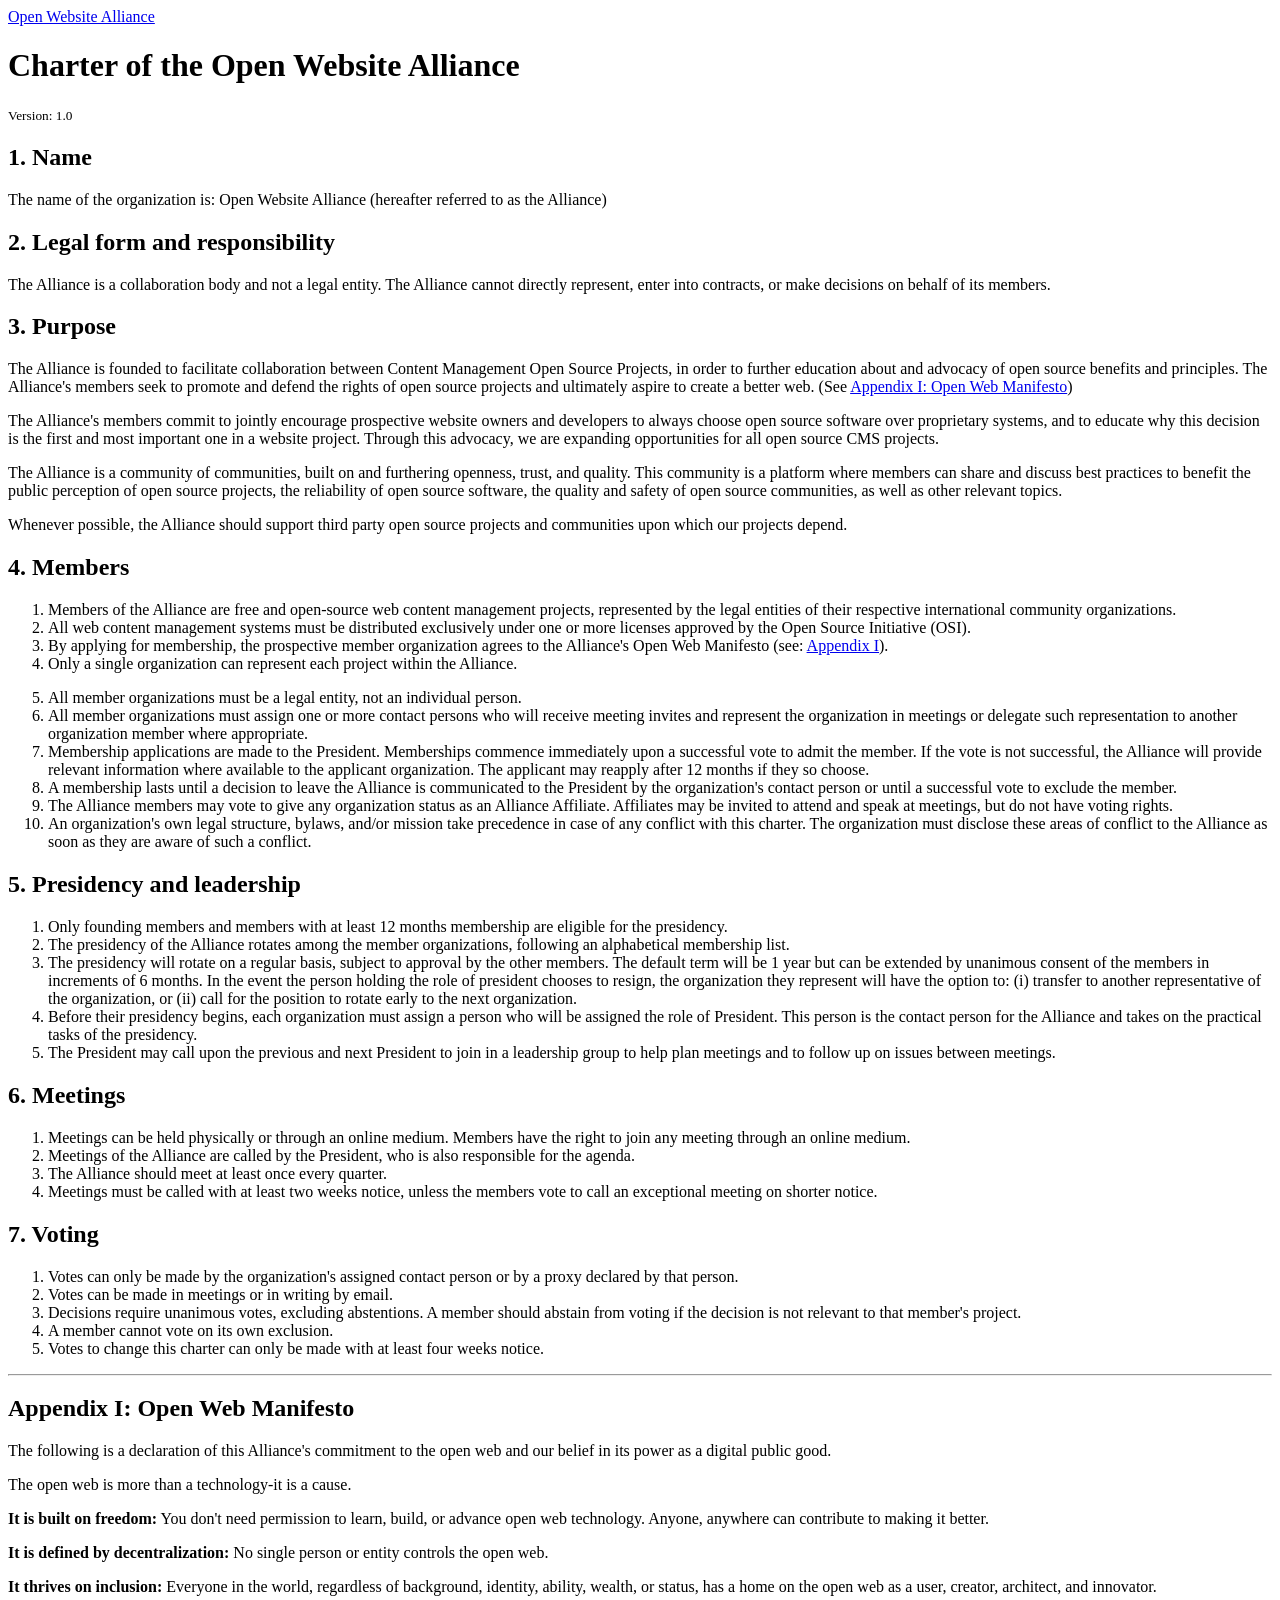
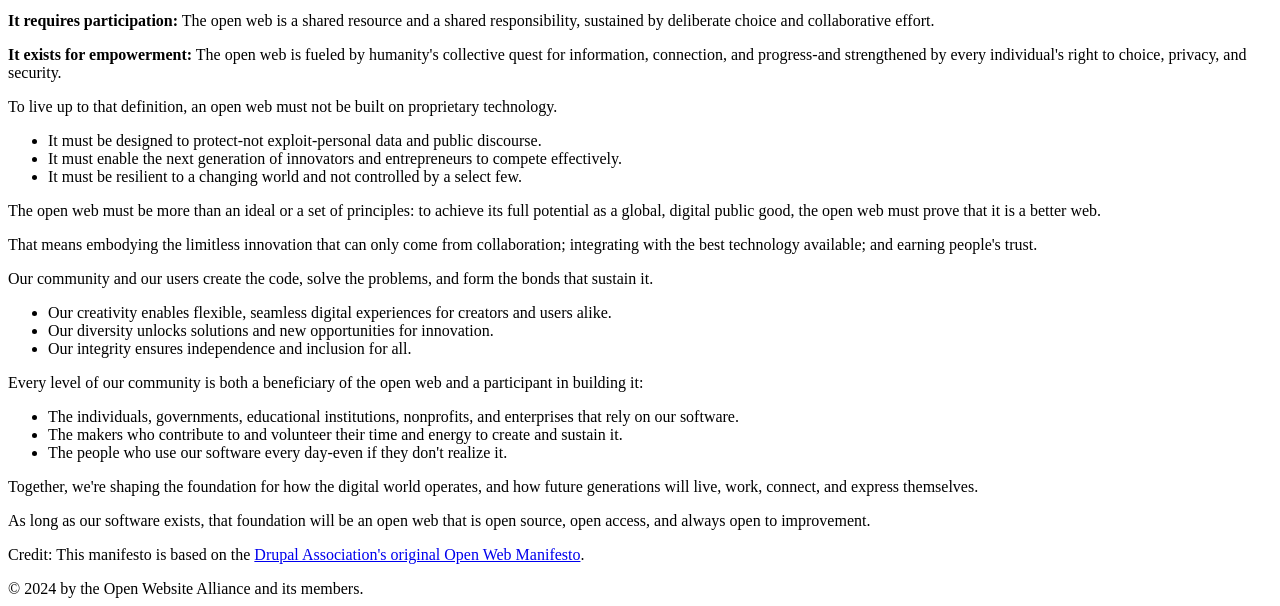
==== charter.html @ a17870a8 "Initial commit" ====
<!doctype html>
<html lang="en">
<head>
    <meta charset="utf-8">
    <meta name="viewport" content="width=device-width, initial-scale=1">
    <meta name="description" content="The charter of the Open Website Alliance.">
    <meta name="author" content="Mark Otto, Jacob Thornton, and Bootstrap contributors">

    <title>Open Website Alliance — Charter</title>

    <link href="css/bootstrap.min.css" rel="stylesheet">

</head>
<body>

<main>
    <div class="container py-4">
        <header class="pb-3 mb-4 border-bottom">
            <a href="/" class="d-flex align-items-center text-dark text-decoration-none">
                <span class="fs-4">Open Website Alliance</span>
            </a>
        </header>

        <div class="p-5 mb-4">
            <h1>Charter of the Open Website Alliance</h1>
            <p><small>Version: 1.0</small></p>
            <h2>1. Name</h2>
            <p>The name of the organization is: Open Website Alliance (hereafter referred to as the Alliance)</p>
            <h2>2. Legal form and responsibility</h2>
            <p>The Alliance is a collaboration body and not a legal entity. The Alliance cannot directly represent, enter into contracts, or make decisions on behalf of its members.</p>
            <h2>3. Purpose</h2>
            <p>The Alliance is founded to facilitate collaboration between Content Management Open Source Projects, in order to further education about and advocacy of open source benefits and principles. The Alliance's members seek to promote and defend the rights of open source projects and ultimately aspire to create a better web. (See <a href="#open-web-manifesto">Appendix I: Open Web Manifesto</a>)</p>
            <p>The Alliance's members commit to jointly encourage prospective website owners and developers to always choose open source software over proprietary systems, and to educate why this decision is the first and most important one in a website project. Through this advocacy, we are expanding opportunities for all open source CMS projects.</p>
            <p>The Alliance is a community of communities, built on and furthering openness, trust, and quality. This community is a platform where members can share and discuss best practices to benefit the public perception of open source projects, the reliability of open source software, the quality and safety of open source communities, as well as other relevant topics.</p>
            <p>Whenever possible, the Alliance should support third party open source projects and communities upon which our projects depend.</p>
            <h2>4. Members</h2>
            <ol start="1">
                <li>Members of the Alliance are free and open-source web content management projects, represented by the legal entities of their respective international community organizations.<br></li>
                <li>All web content management systems must be distributed exclusively under one or more licenses approved by the Open Source Initiative (OSI).<br></li>
                <li>By applying for membership, the prospective member organization agrees to the Alliance's Open Web Manifesto (see: <a href="#open-web-manifesto">Appendix I</a>).<br></li>
                <li>Only a single organization can represent each project within the Alliance.</li>
            </ol>
            <ol start="5">
                <li>All member organizations must be a legal entity, not an individual person.<br></li>
                <li>All member organizations must assign one or more contact persons who will receive meeting invites and represent the organization in meetings or delegate such representation to another organization member where appropriate.<br></li>
                <li>Membership applications are made to the President. Memberships commence immediately upon a successful vote to admit the member. If the vote is not successful, the Alliance will provide relevant information where available to the applicant organization. The applicant may reapply after 12 months if they so choose.<br></li>
                <li>A membership lasts until a decision to leave the Alliance is communicated to the President by the organization's contact person or until a successful vote to exclude the member.<br></li>
                <li>The Alliance members may vote to give any organization status as an Alliance Affiliate. Affiliates may be invited to attend and speak at meetings, but do not have voting rights.</li>
                <li>An organization's own legal structure, bylaws, and/or mission take precedence in case of any conflict with this charter. The organization must disclose these areas of conflict to the Alliance as soon as they are aware of such a conflict.</li>
            </ol>
            <h2>5. Presidency and leadership</h2>
            <ol start="1">
                <li>Only founding members and members with at least 12 months membership are eligible for the presidency.<br></li>
                <li>The presidency of the Alliance rotates among the member organizations, following an alphabetical membership list.</li>
                <li>The presidency will rotate on a regular basis, subject to approval by the other members. The default term will be 1 year but can be extended by unanimous consent of the members in increments of 6 months. In the event the person holding the role of president chooses to resign, the organization they represent will have the option to: (i) transfer to another representative of the organization, or (ii) call for the position to rotate early to the next organization.</li>
                <li>Before their presidency begins, each organization must assign a person who will be assigned the role of President. This person is the contact person for the Alliance and takes on the practical tasks of the presidency.<br></li>
                <li>The President may call upon the previous and next President to join in a leadership group to help plan meetings and to follow up on issues between meetings.</li>
            </ol>
            <h2>6. Meetings</h2>
            <ol start="1">
                <li>Meetings can be held physically or through an online medium. Members have the right to join any meeting through an online medium.<br></li>
                <li>Meetings of the Alliance are called by the President, who is also responsible for the agenda.<br></li>
                <li>The Alliance should meet at least once every quarter.<br></li>
                <li>Meetings must be called with at least two weeks notice, unless the members vote to call an exceptional meeting on shorter notice.</li>
            </ol>
            <h2>7. Voting</h2>
            <ol start="1">
                <li>Votes can only be made by the organization's assigned contact person or by a proxy declared by that person.<br></li>
                <li>Votes can be made in meetings or in writing by email.<br></li>
                <li>Decisions require unanimous votes, excluding abstentions. A member should abstain from voting if the decision is not relevant to that member's project.<br></li>
                <li>A member cannot vote on its own exclusion.<br></li>
                <li>Votes to change this charter can only be made with at least four weeks notice.</li>
            </ol>
            <hr class="m-5">
            <h2 id="open-web-manifesto">Appendix I: Open Web Manifesto</h2>
            <p>The following is a declaration of this Alliance's commitment to the open web and our belief in its power as a digital public good.</p>
            <p>The open web is more than a technology-it is a cause.</p>
            <p><strong>It is built on freedom:</strong> You don't need permission to learn, build, or advance open web technology. Anyone, anywhere can contribute to making it better.</p>
            <p><strong>It is defined by decentralization:</strong> No single person or entity controls the open web.</p>
            <p><strong>It thrives on inclusion:</strong> Everyone in the world, regardless of background, identity, ability, wealth, or status, has a home on the open web as a user, creator, architect, and innovator.</p>
            <p><strong>It requires participation:</strong> The open web is a shared resource and a shared responsibility, sustained by deliberate choice and collaborative effort.</p>
            <p><strong>It exists for empowerment:</strong> The open web is fueled by humanity's collective quest for information, connection, and progress-and strengthened by every individual's right to choice, privacy, and security.</p>
            <p>To live up to that definition, an open web must not be built on proprietary technology.</p>
            <ul>
                <li>It must be designed to protect-not exploit-personal data and public discourse.<br></li>
                <li>It must enable the next generation of innovators and entrepreneurs to compete effectively.<br></li>
                <li>It must be resilient to a changing world and not controlled by a select few.</li>
            </ul>
            <p>The open web must be more than an ideal or a set of principles: to achieve its full potential as a global, digital public good, the open web must prove that it is a better web.</p>
            <p>That means embodying the limitless innovation that can only come from collaboration; integrating with the best technology available; and earning people's trust.</p>
            <p>Our community and our users create the code, solve the problems, and form the bonds that sustain it.</p>
            <ul>
                <li>Our creativity enables flexible, seamless digital experiences for creators and users alike.<br></li>
                <li>Our diversity unlocks solutions and new opportunities for innovation.<br></li>
                <li>Our integrity ensures independence and inclusion for all.</li>
            </ul>
            <p>Every level of our community is both a beneficiary of the open web and a participant in building it:</p>
            <ul>
                <li>The individuals, governments, educational institutions, nonprofits, and enterprises that rely on our software.<br></li>
                <li>The makers who contribute to and volunteer their time and energy to create and sustain it.<br></li>
                <li>The people who use our software every day-even if they don't realize it.</li>
            </ul>
            <p>Together, we're shaping the foundation for how the digital world operates, and how future generations will live, work, connect, and express themselves.</p>
            <p>As long as our software exists, that foundation will be an open web that is open source, open access, and always open to improvement.</p>
            <p>Credit: This manifesto is based on the <a href="https://www.drupal.org/association/open-web-manifesto" target="_blank">Drupal Association's original Open Web Manifesto</a>.</p>
        </div>

        <footer class="pt-3 mt-4 text-muted border-top">
            &copy; 2024 by the Open Website Alliance and its members.
        </footer>
    </div>
</main>



</body>
</html>
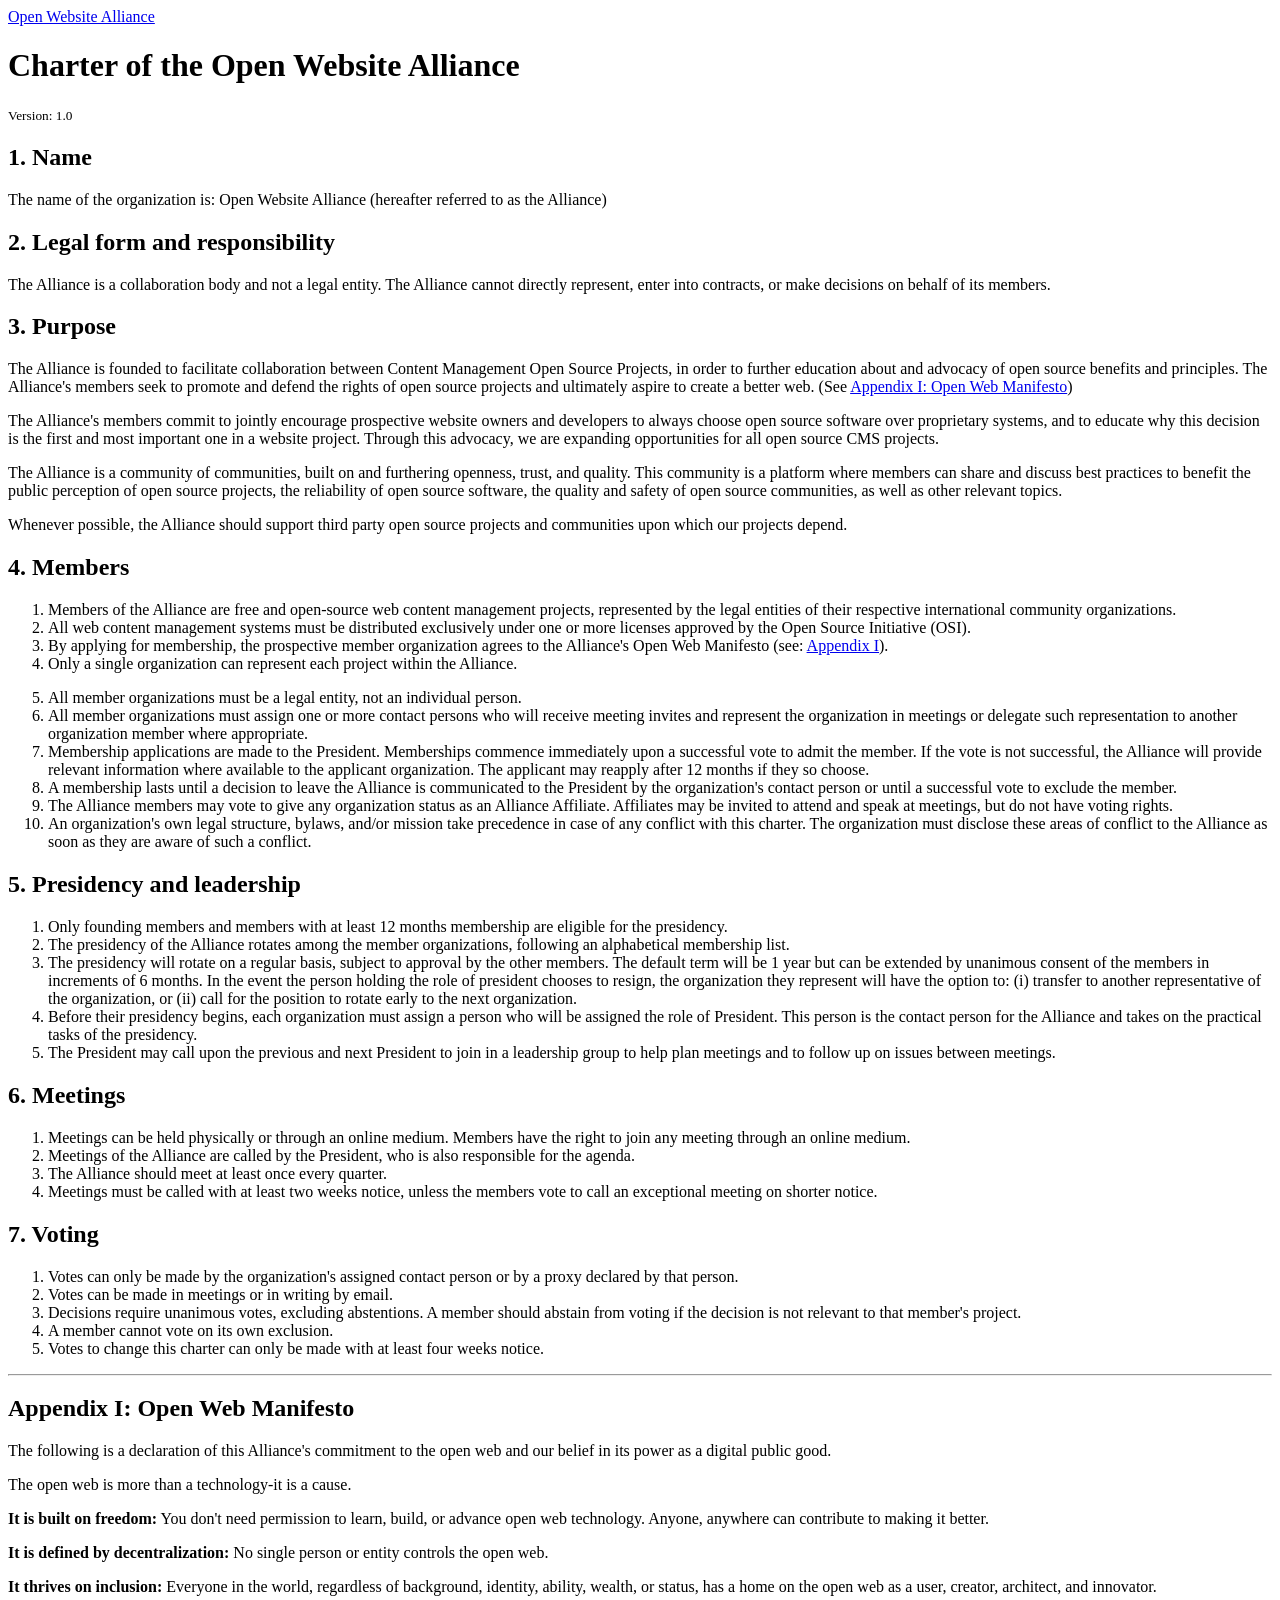
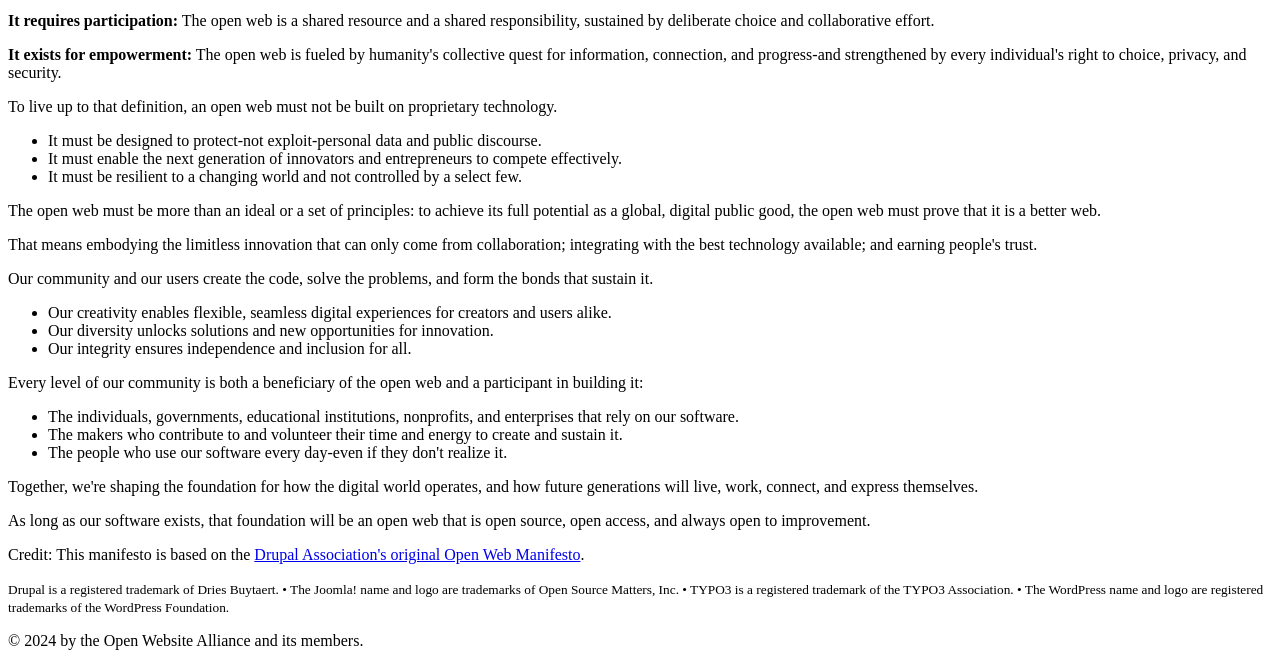
==== commit f0dad84c: "Add trademark notices" ====
--- a/charter.html
+++ b/charter.html
@@ -106,7 +106,8 @@
         </div>
 
         <footer class="pt-3 mt-4 text-muted border-top">
-            &copy; 2024 by the Open Website Alliance and its members.
+            <p><small>Drupal is a registered trademark of Dries Buytaert. • The Joomla! name and logo are trademarks of Open Source Matters, Inc. • TYPO3 is a registered trademark of the TYPO3 Association. • The WordPress name and logo are registered trademarks of the WordPress Foundation.</small></p>
+            <p>&copy; 2024 by the Open Website Alliance and its members.</p>
         </footer>
     </div>
 </main>
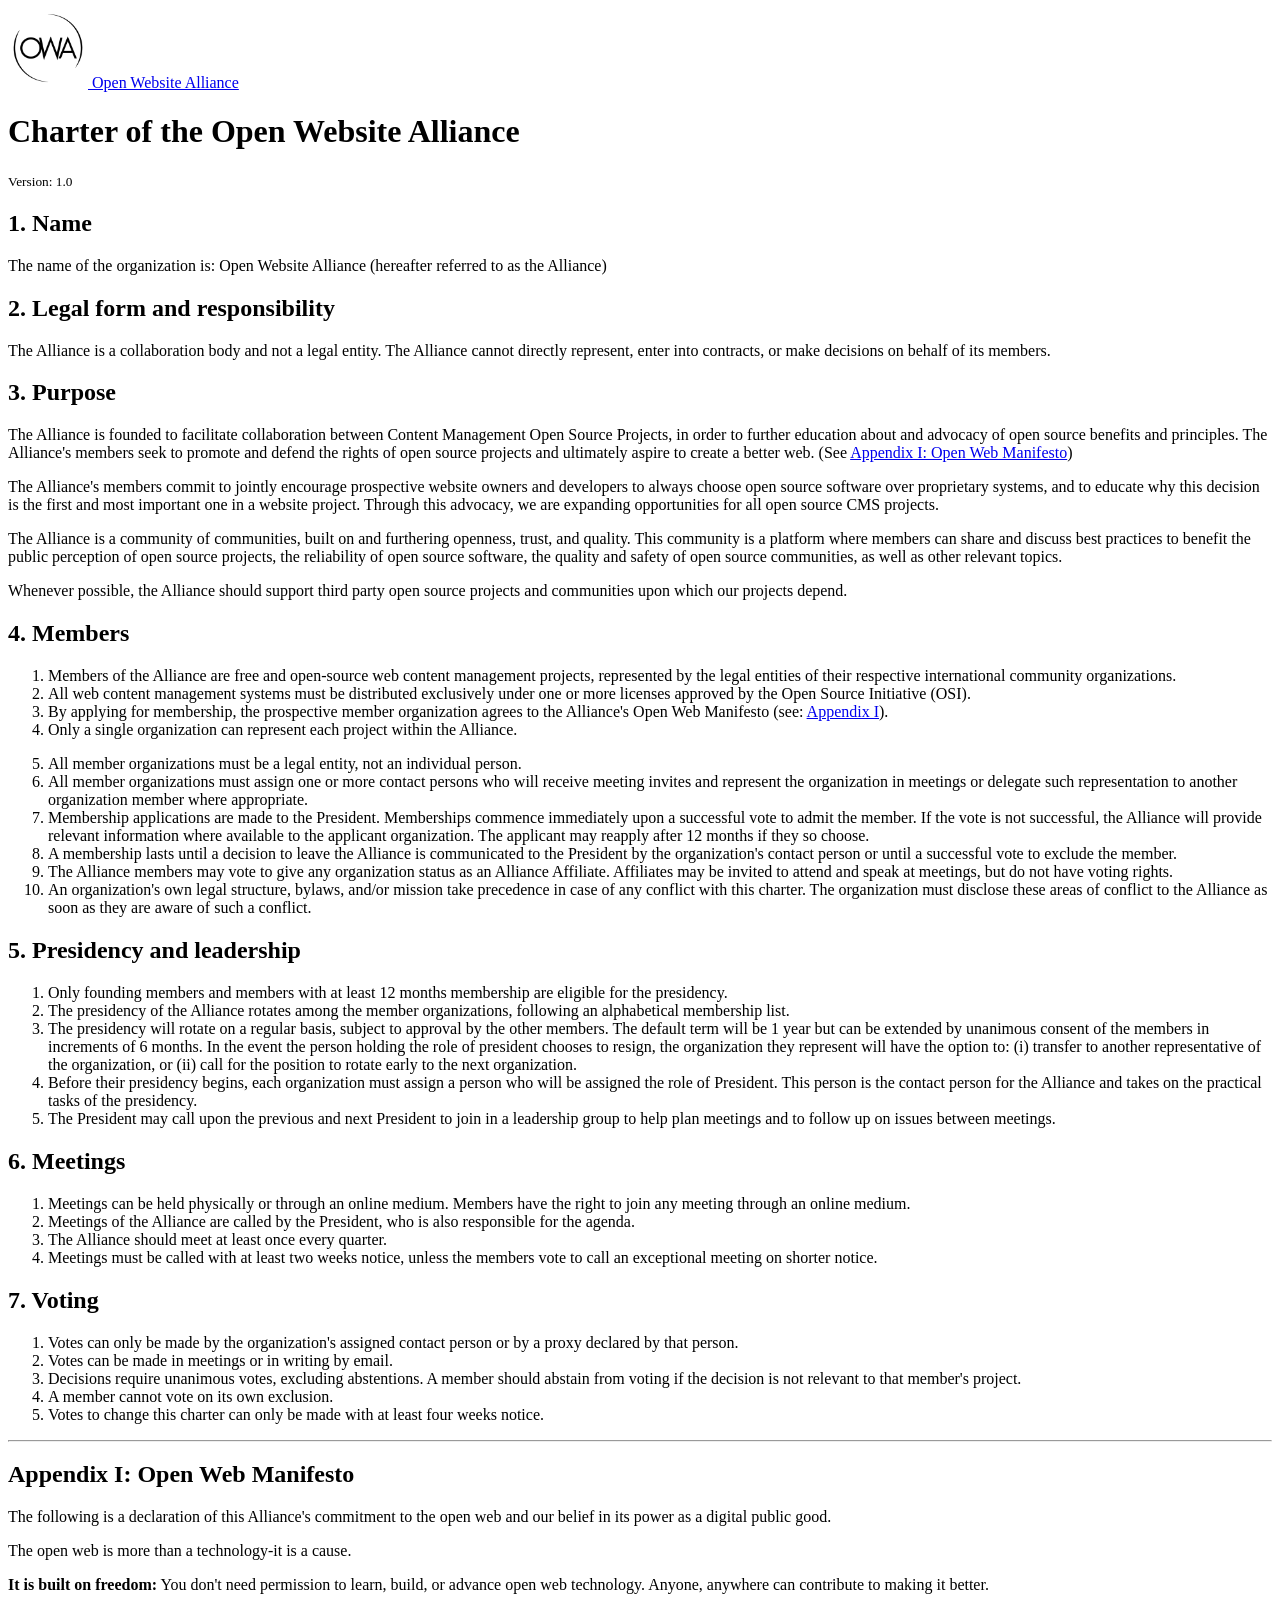
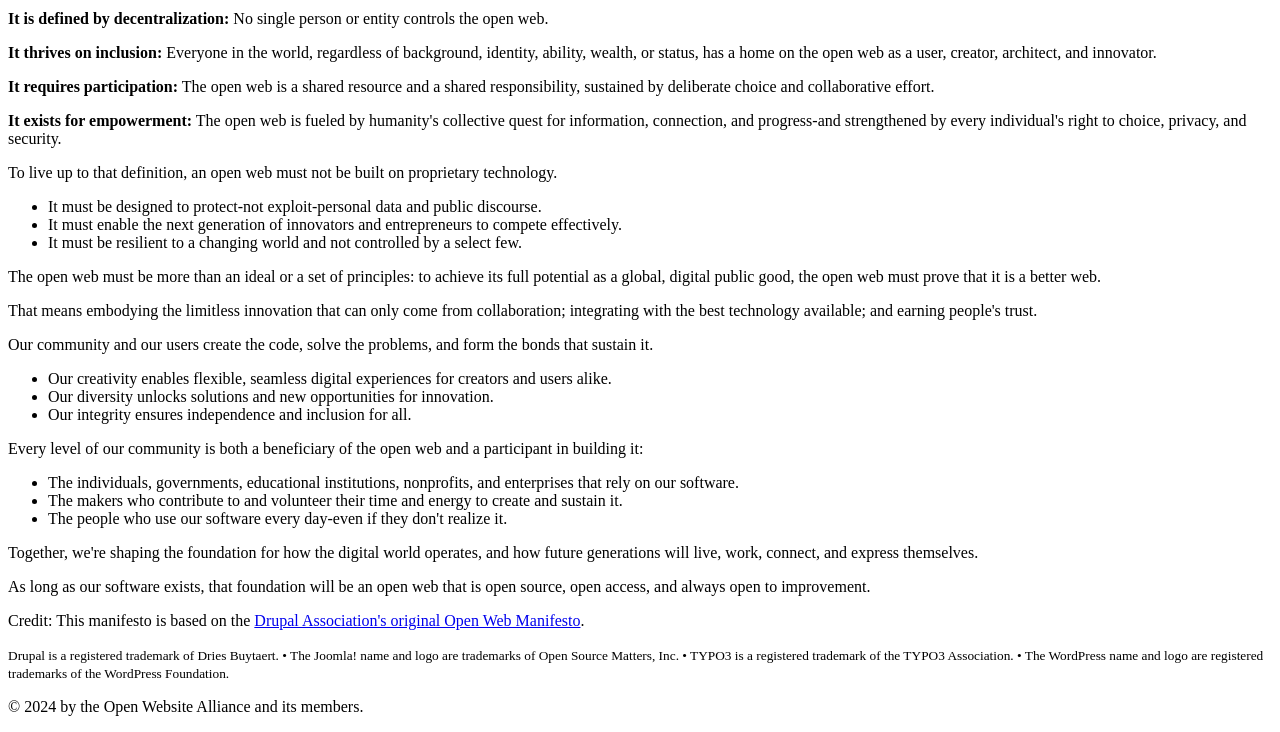
==== commit 37b5672a: "logo match Update charter.html" ====
--- a/charter.html
+++ b/charter.html
@@ -17,7 +17,8 @@
     <div class="container py-4">
         <header class="pb-3 mb-4 border-bottom">
             <a href="/" class="d-flex align-items-center text-dark text-decoration-none">
-                <span class="fs-4">Open Website Alliance</span>
+                <img class="me-3" src="images/logos/OWA logo.png" height="80" alt="Open Website Alliance">
+                <span class="fs-5 text-muted">Open Website Alliance</span>
             </a>
         </header>
 
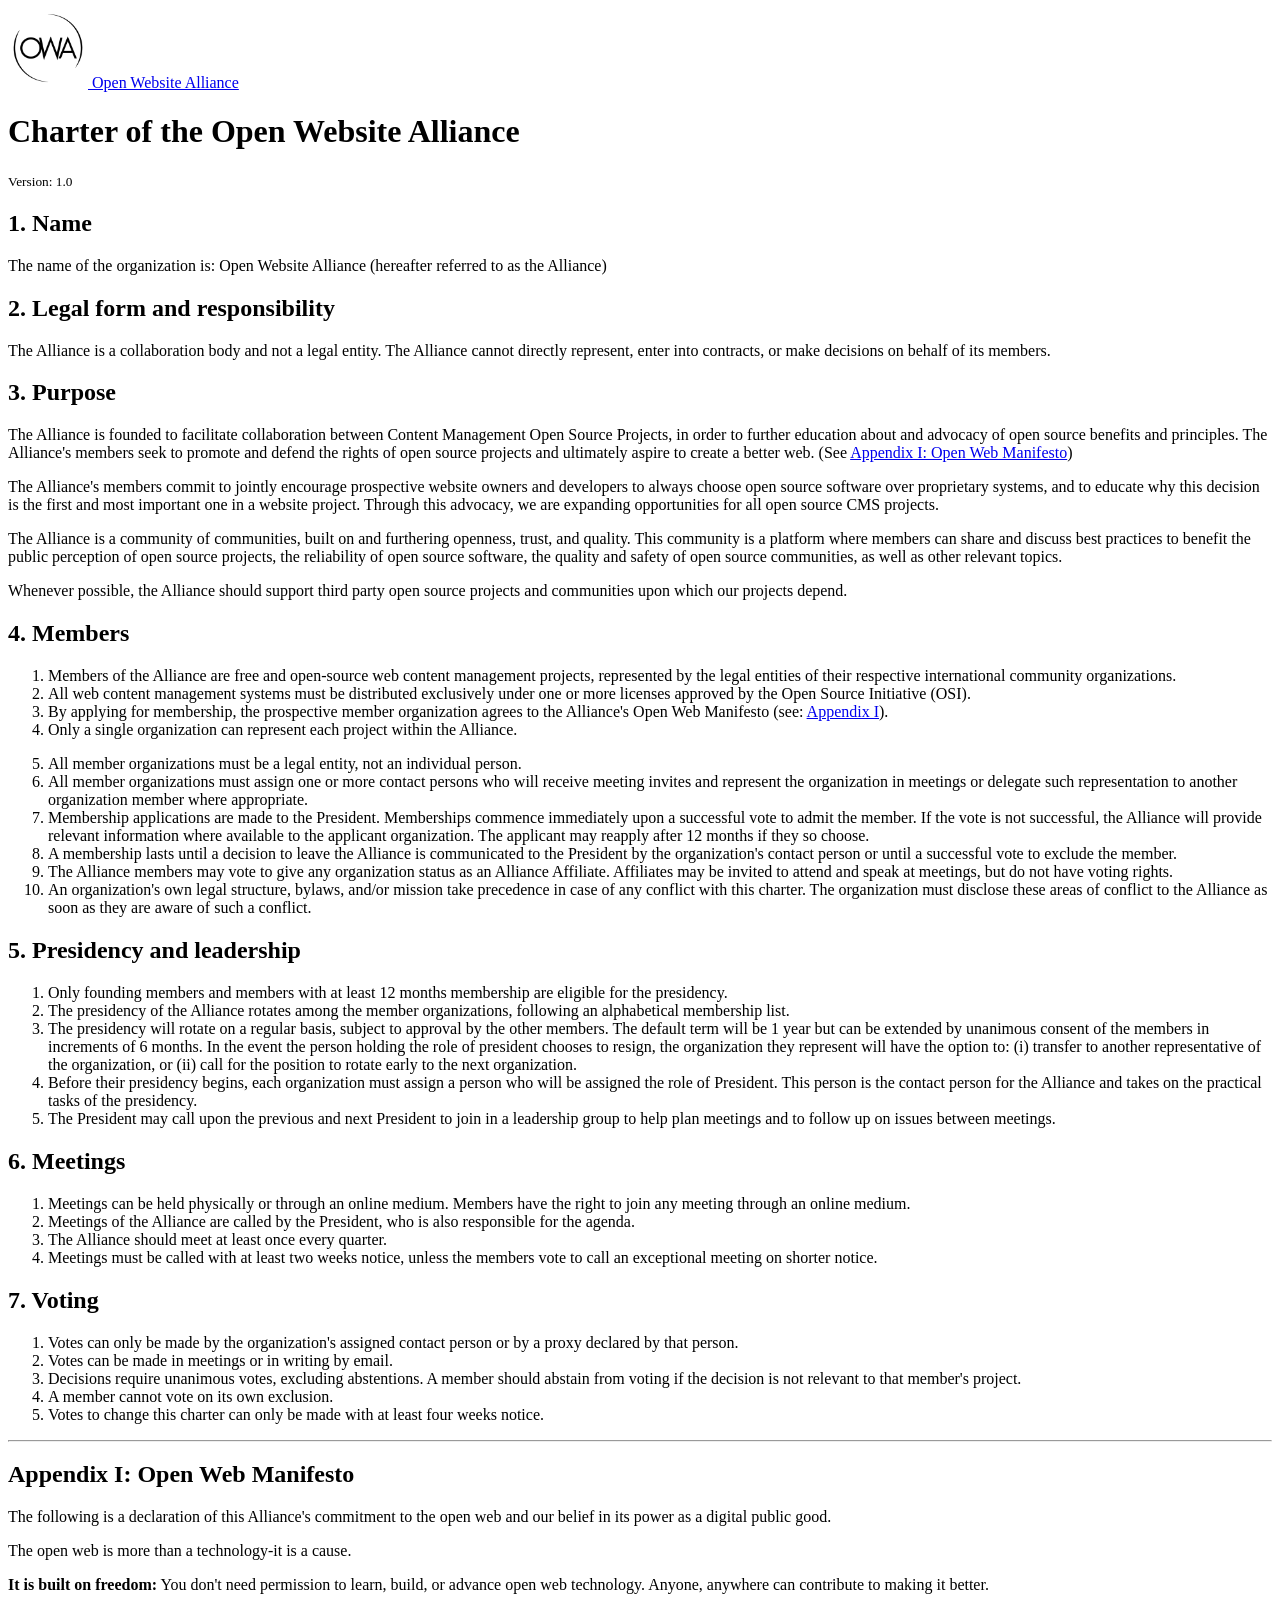
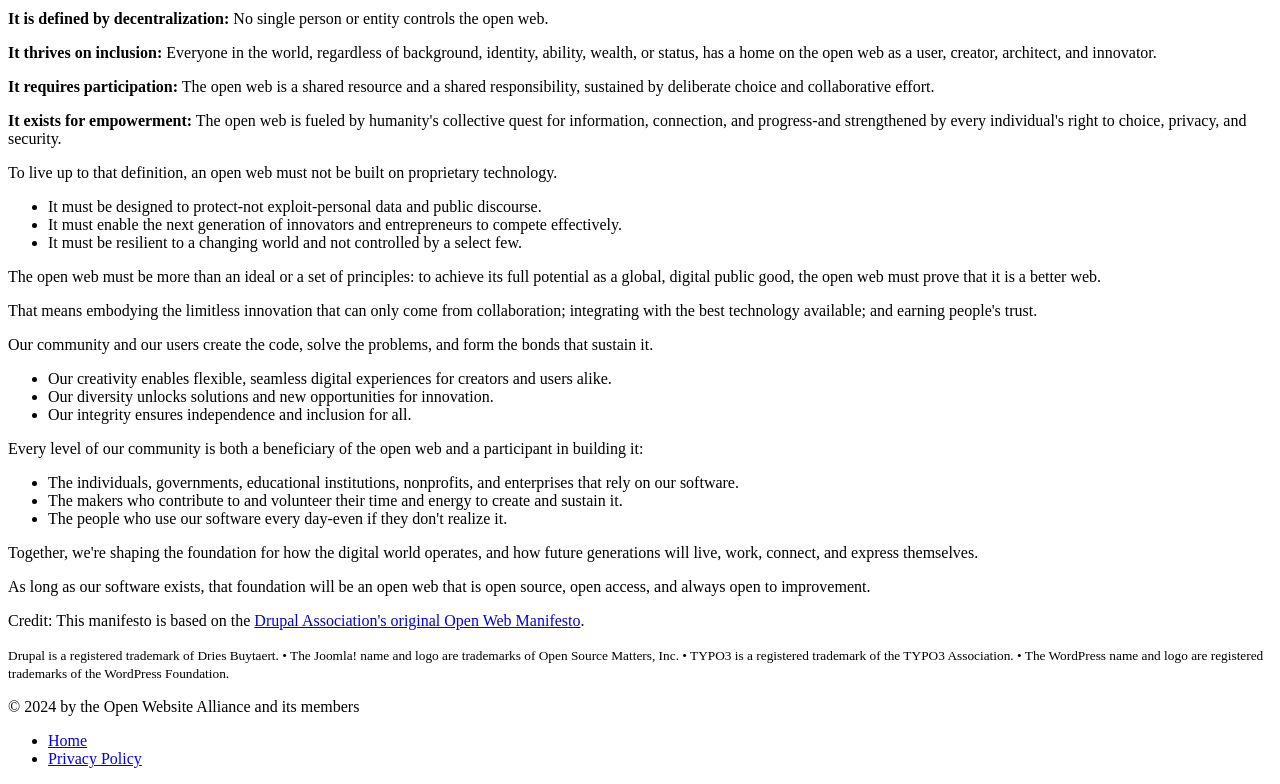
==== commit cf3621e3: "Add privacy policy and improve footer" ====
--- a/charter.html
+++ b/charter.html
@@ -4,7 +4,7 @@
     <meta charset="utf-8">
     <meta name="viewport" content="width=device-width, initial-scale=1">
     <meta name="description" content="The charter of the Open Website Alliance.">
-    <meta name="author" content="Mark Otto, Jacob Thornton, and Bootstrap contributors">
+    <meta name="author" content="The Open Website Alliance and its members">
 
     <title>Open Website Alliance — Charter</title>
 
@@ -108,7 +108,13 @@
 
         <footer class="pt-3 mt-4 text-muted border-top">
             <p><small>Drupal is a registered trademark of Dries Buytaert. • The Joomla! name and logo are trademarks of Open Source Matters, Inc. • TYPO3 is a registered trademark of the TYPO3 Association. • The WordPress name and logo are registered trademarks of the WordPress Foundation.</small></p>
-            <p>&copy; 2024 by the Open Website Alliance and its members.</p>
+            <div class="d-flex flex-wrap align-items-center justify-content-between">
+                <p class="col-md-6 mb-0">&copy; 2024 by the Open Website Alliance and its members</p>
+                <ul class="nav col-md-6 justify-content-end">
+                    <li class="nav-item"><a href="index.html" class="nav-link text-muted">Home</a></li>
+                    <li class="nav-item"><a href="privacy.html" class="nav-link text-muted">Privacy Policy</a></li>
+                </ul>
+            </div>
         </footer>
     </div>
 </main>
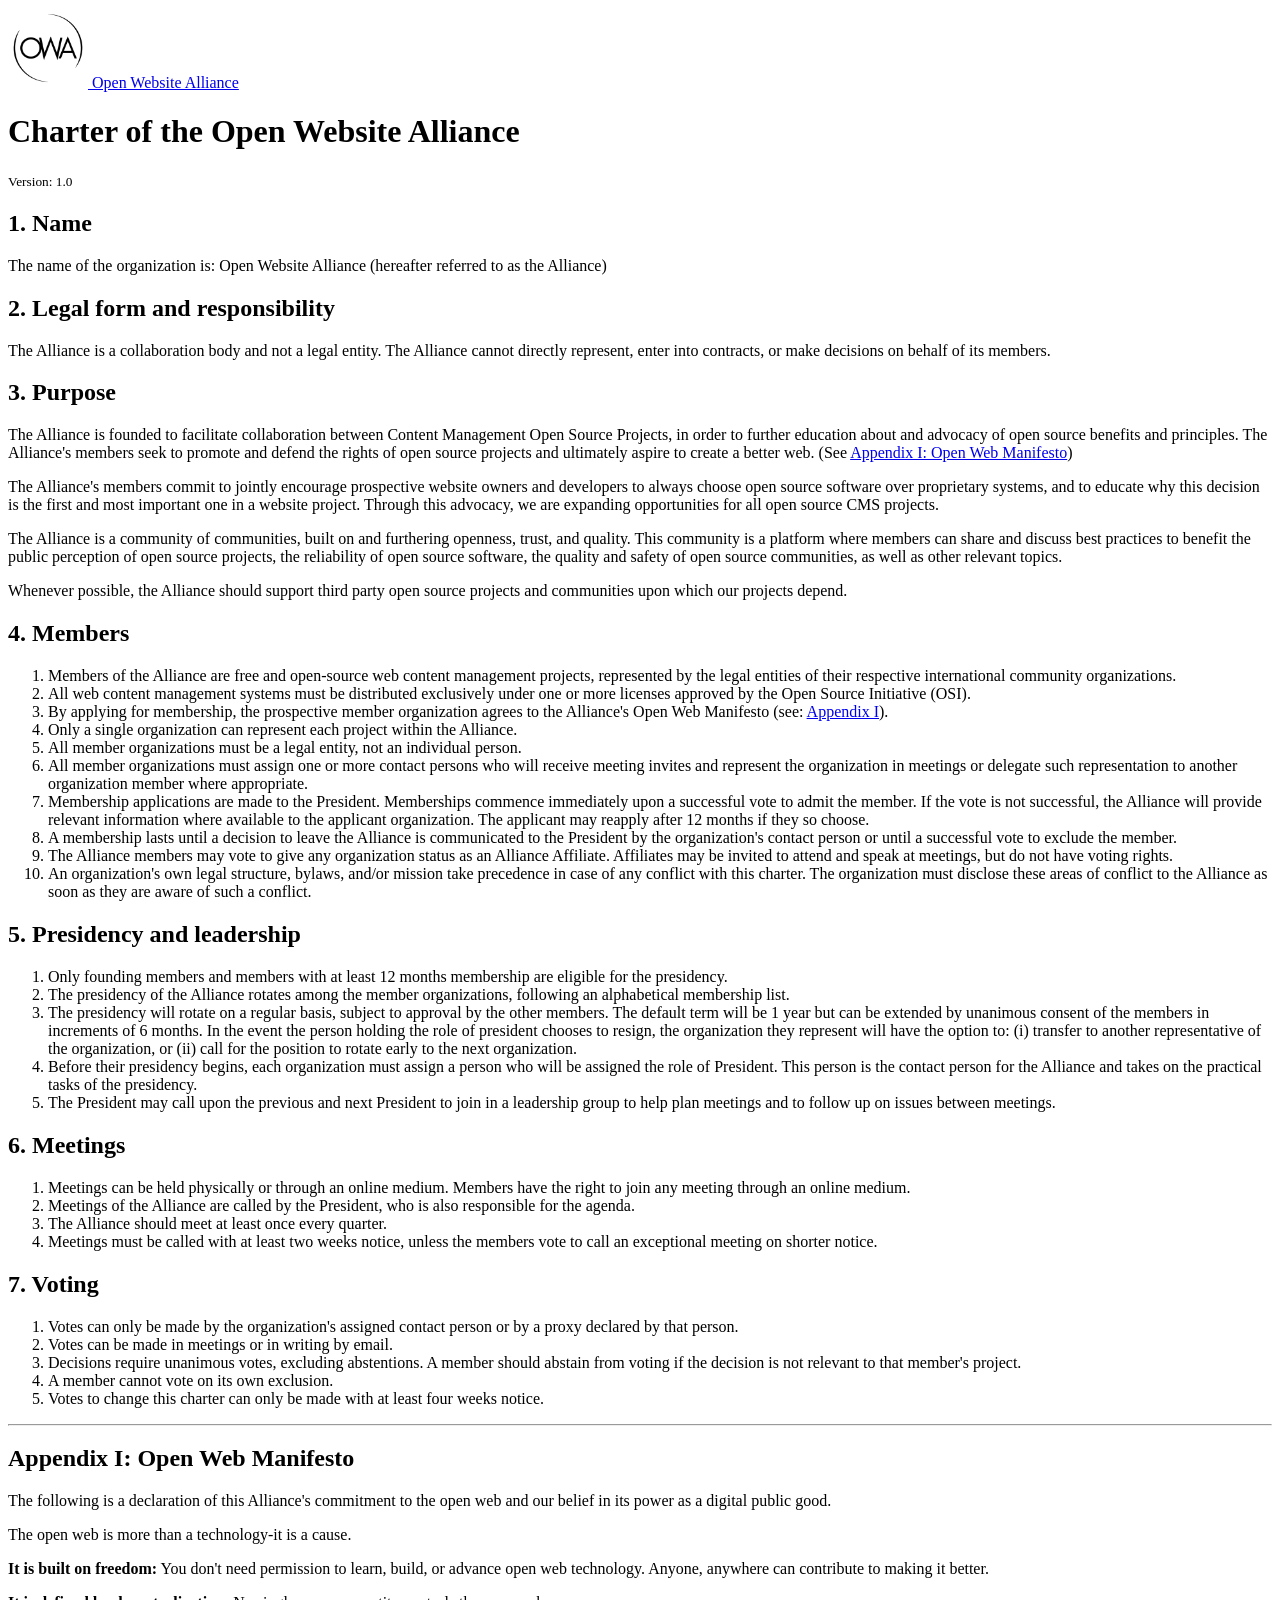
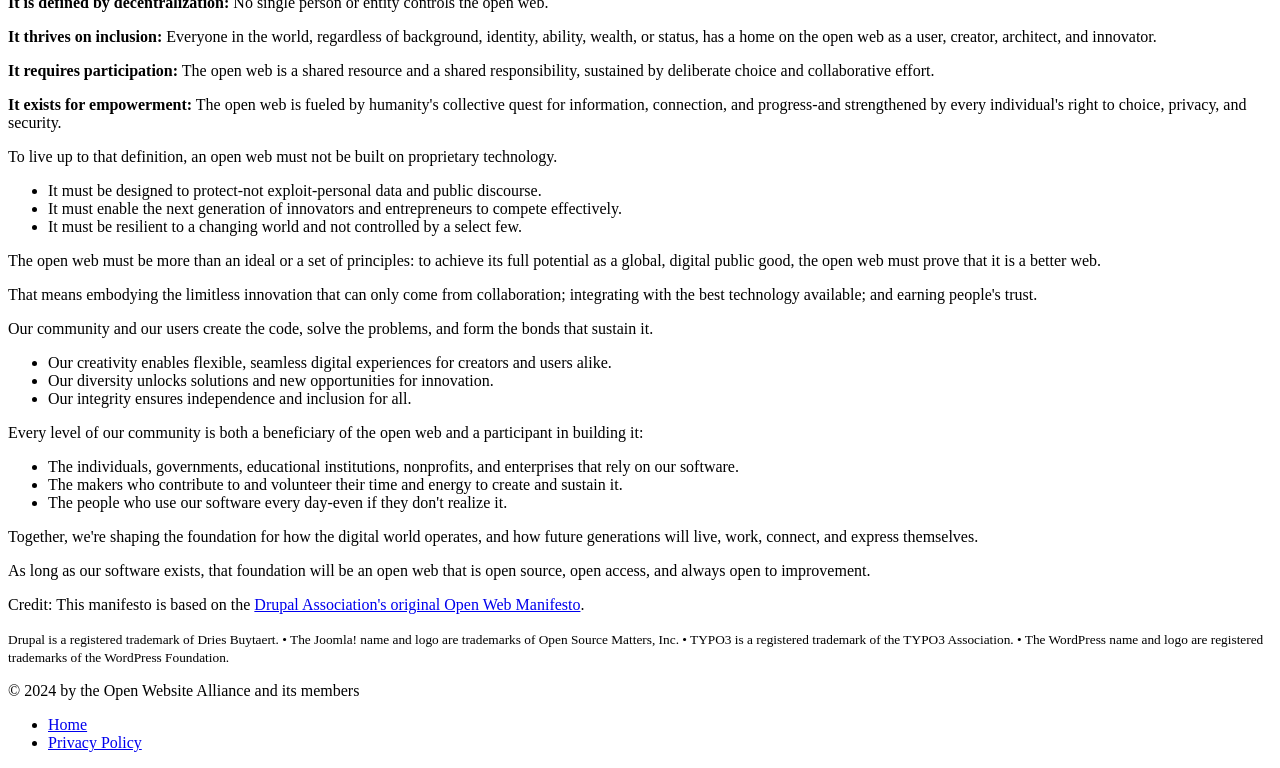
==== commit fb0275a4: "Add membership process" ====
--- a/charter.html
+++ b/charter.html
@@ -25,31 +25,29 @@
         <div class="p-5 mb-4">
             <h1>Charter of the Open Website Alliance</h1>
             <p><small>Version: 1.0</small></p>
-            <h2>1. Name</h2>
+            <h2 id="name">1. Name</h2>
             <p>The name of the organization is: Open Website Alliance (hereafter referred to as the Alliance)</p>
             <h2>2. Legal form and responsibility</h2>
             <p>The Alliance is a collaboration body and not a legal entity. The Alliance cannot directly represent, enter into contracts, or make decisions on behalf of its members.</p>
-            <h2>3. Purpose</h2>
+            <h2 id="purpose">3. Purpose</h2>
             <p>The Alliance is founded to facilitate collaboration between Content Management Open Source Projects, in order to further education about and advocacy of open source benefits and principles. The Alliance's members seek to promote and defend the rights of open source projects and ultimately aspire to create a better web. (See <a href="#open-web-manifesto">Appendix I: Open Web Manifesto</a>)</p>
             <p>The Alliance's members commit to jointly encourage prospective website owners and developers to always choose open source software over proprietary systems, and to educate why this decision is the first and most important one in a website project. Through this advocacy, we are expanding opportunities for all open source CMS projects.</p>
             <p>The Alliance is a community of communities, built on and furthering openness, trust, and quality. This community is a platform where members can share and discuss best practices to benefit the public perception of open source projects, the reliability of open source software, the quality and safety of open source communities, as well as other relevant topics.</p>
             <p>Whenever possible, the Alliance should support third party open source projects and communities upon which our projects depend.</p>
-            <h2>4. Members</h2>
+            <h2 id="members">4. Members</h2>
             <ol start="1">
-                <li>Members of the Alliance are free and open-source web content management projects, represented by the legal entities of their respective international community organizations.<br></li>
-                <li>All web content management systems must be distributed exclusively under one or more licenses approved by the Open Source Initiative (OSI).<br></li>
-                <li>By applying for membership, the prospective member organization agrees to the Alliance's Open Web Manifesto (see: <a href="#open-web-manifesto">Appendix I</a>).<br></li>
-                <li>Only a single organization can represent each project within the Alliance.</li>
+                <li id="members-1">Members of the Alliance are free and open-source web content management projects, represented by the legal entities of their respective international community organizations.<br></li>
+                <li id="members-2">All web content management systems must be distributed exclusively under one or more licenses approved by the Open Source Initiative (OSI).<br></li>
+                <li id="members-3">By applying for membership, the prospective member organization agrees to the Alliance's Open Web Manifesto (see: <a href="#open-web-manifesto">Appendix I</a>).<br></li>
+                <li id="members-4">Only a single organization can represent each project within the Alliance.</li>
+                <li id="members-5">All member organizations must be a legal entity, not an individual person.<br></li>
+                <li id="members-6">All member organizations must assign one or more contact persons who will receive meeting invites and represent the organization in meetings or delegate such representation to another organization member where appropriate.<br></li>
+                <li id="members-7">Membership applications are made to the President. Memberships commence immediately upon a successful vote to admit the member. If the vote is not successful, the Alliance will provide relevant information where available to the applicant organization. The applicant may reapply after 12 months if they so choose.<br></li>
+                <li id="members-8">A membership lasts until a decision to leave the Alliance is communicated to the President by the organization's contact person or until a successful vote to exclude the member.<br></li>
+                <li id="members-9">The Alliance members may vote to give any organization status as an Alliance Affiliate. Affiliates may be invited to attend and speak at meetings, but do not have voting rights.</li>
+                <li id="members-10">An organization's own legal structure, bylaws, and/or mission take precedence in case of any conflict with this charter. The organization must disclose these areas of conflict to the Alliance as soon as they are aware of such a conflict.</li>
             </ol>
-            <ol start="5">
-                <li>All member organizations must be a legal entity, not an individual person.<br></li>
-                <li>All member organizations must assign one or more contact persons who will receive meeting invites and represent the organization in meetings or delegate such representation to another organization member where appropriate.<br></li>
-                <li>Membership applications are made to the President. Memberships commence immediately upon a successful vote to admit the member. If the vote is not successful, the Alliance will provide relevant information where available to the applicant organization. The applicant may reapply after 12 months if they so choose.<br></li>
-                <li>A membership lasts until a decision to leave the Alliance is communicated to the President by the organization's contact person or until a successful vote to exclude the member.<br></li>
-                <li>The Alliance members may vote to give any organization status as an Alliance Affiliate. Affiliates may be invited to attend and speak at meetings, but do not have voting rights.</li>
-                <li>An organization's own legal structure, bylaws, and/or mission take precedence in case of any conflict with this charter. The organization must disclose these areas of conflict to the Alliance as soon as they are aware of such a conflict.</li>
-            </ol>
-            <h2>5. Presidency and leadership</h2>
+            <h2 id="presidency-leadership">5. Presidency and leadership</h2>
             <ol start="1">
                 <li>Only founding members and members with at least 12 months membership are eligible for the presidency.<br></li>
                 <li>The presidency of the Alliance rotates among the member organizations, following an alphabetical membership list.</li>
@@ -57,14 +55,14 @@
                 <li>Before their presidency begins, each organization must assign a person who will be assigned the role of President. This person is the contact person for the Alliance and takes on the practical tasks of the presidency.<br></li>
                 <li>The President may call upon the previous and next President to join in a leadership group to help plan meetings and to follow up on issues between meetings.</li>
             </ol>
-            <h2>6. Meetings</h2>
+            <h2 id="meetings">6. Meetings</h2>
             <ol start="1">
                 <li>Meetings can be held physically or through an online medium. Members have the right to join any meeting through an online medium.<br></li>
                 <li>Meetings of the Alliance are called by the President, who is also responsible for the agenda.<br></li>
                 <li>The Alliance should meet at least once every quarter.<br></li>
                 <li>Meetings must be called with at least two weeks notice, unless the members vote to call an exceptional meeting on shorter notice.</li>
             </ol>
-            <h2>7. Voting</h2>
+            <h2 id="voting">7. Voting</h2>
             <ol start="1">
                 <li>Votes can only be made by the organization's assigned contact person or by a proxy declared by that person.<br></li>
                 <li>Votes can be made in meetings or in writing by email.<br></li>
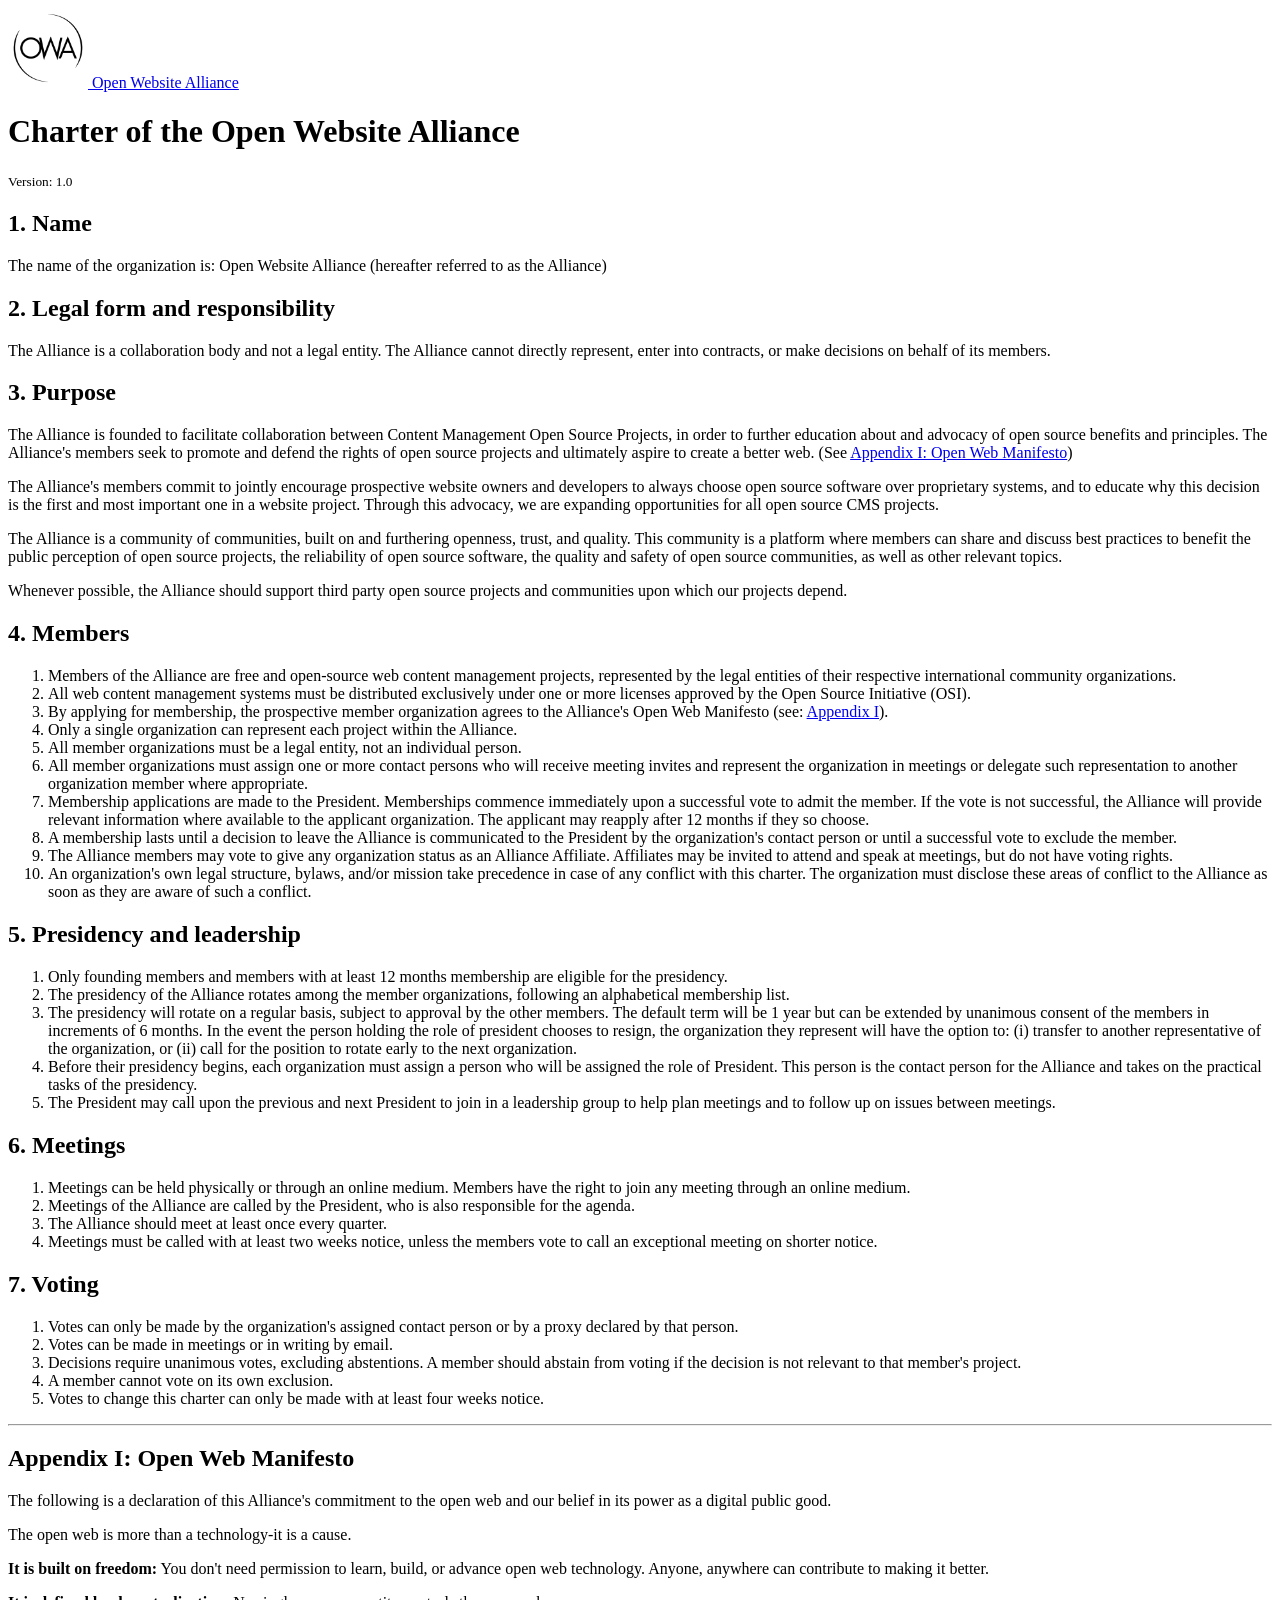
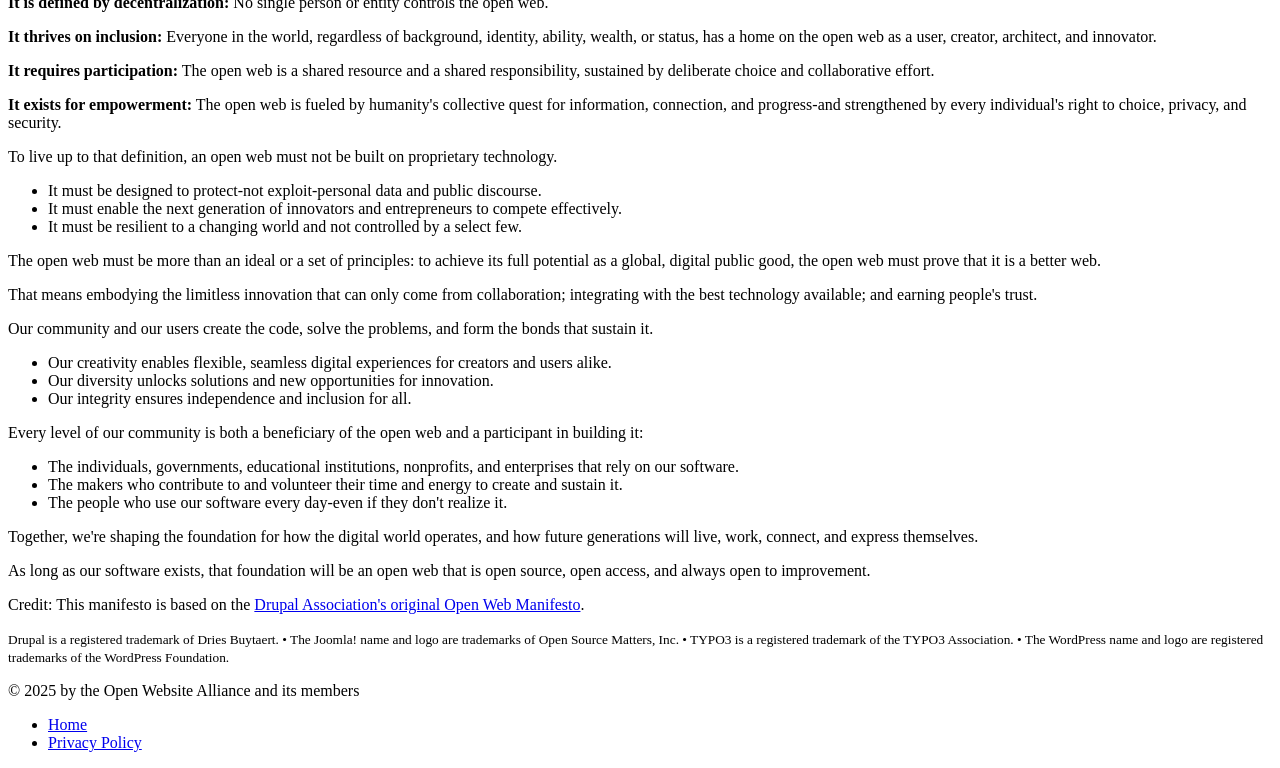
==== commit 4461aca1: "[TASK] Set copyright year to 2025" ====
--- a/charter.html
+++ b/charter.html
@@ -107,7 +107,7 @@
         <footer class="pt-3 mt-4 text-muted border-top">
             <p><small>Drupal is a registered trademark of Dries Buytaert. • The Joomla! name and logo are trademarks of Open Source Matters, Inc. • TYPO3 is a registered trademark of the TYPO3 Association. • The WordPress name and logo are registered trademarks of the WordPress Foundation.</small></p>
             <div class="d-flex flex-wrap align-items-center justify-content-between">
-                <p class="col-md-6 mb-0">&copy; 2024 by the Open Website Alliance and its members</p>
+                <p class="col-md-6 mb-0">&copy; 2025 by the Open Website Alliance and its members</p>
                 <ul class="nav col-md-6 justify-content-end">
                     <li class="nav-item"><a href="index.html" class="nav-link text-muted">Home</a></li>
                     <li class="nav-item"><a href="privacy.html" class="nav-link text-muted">Privacy Policy</a></li>
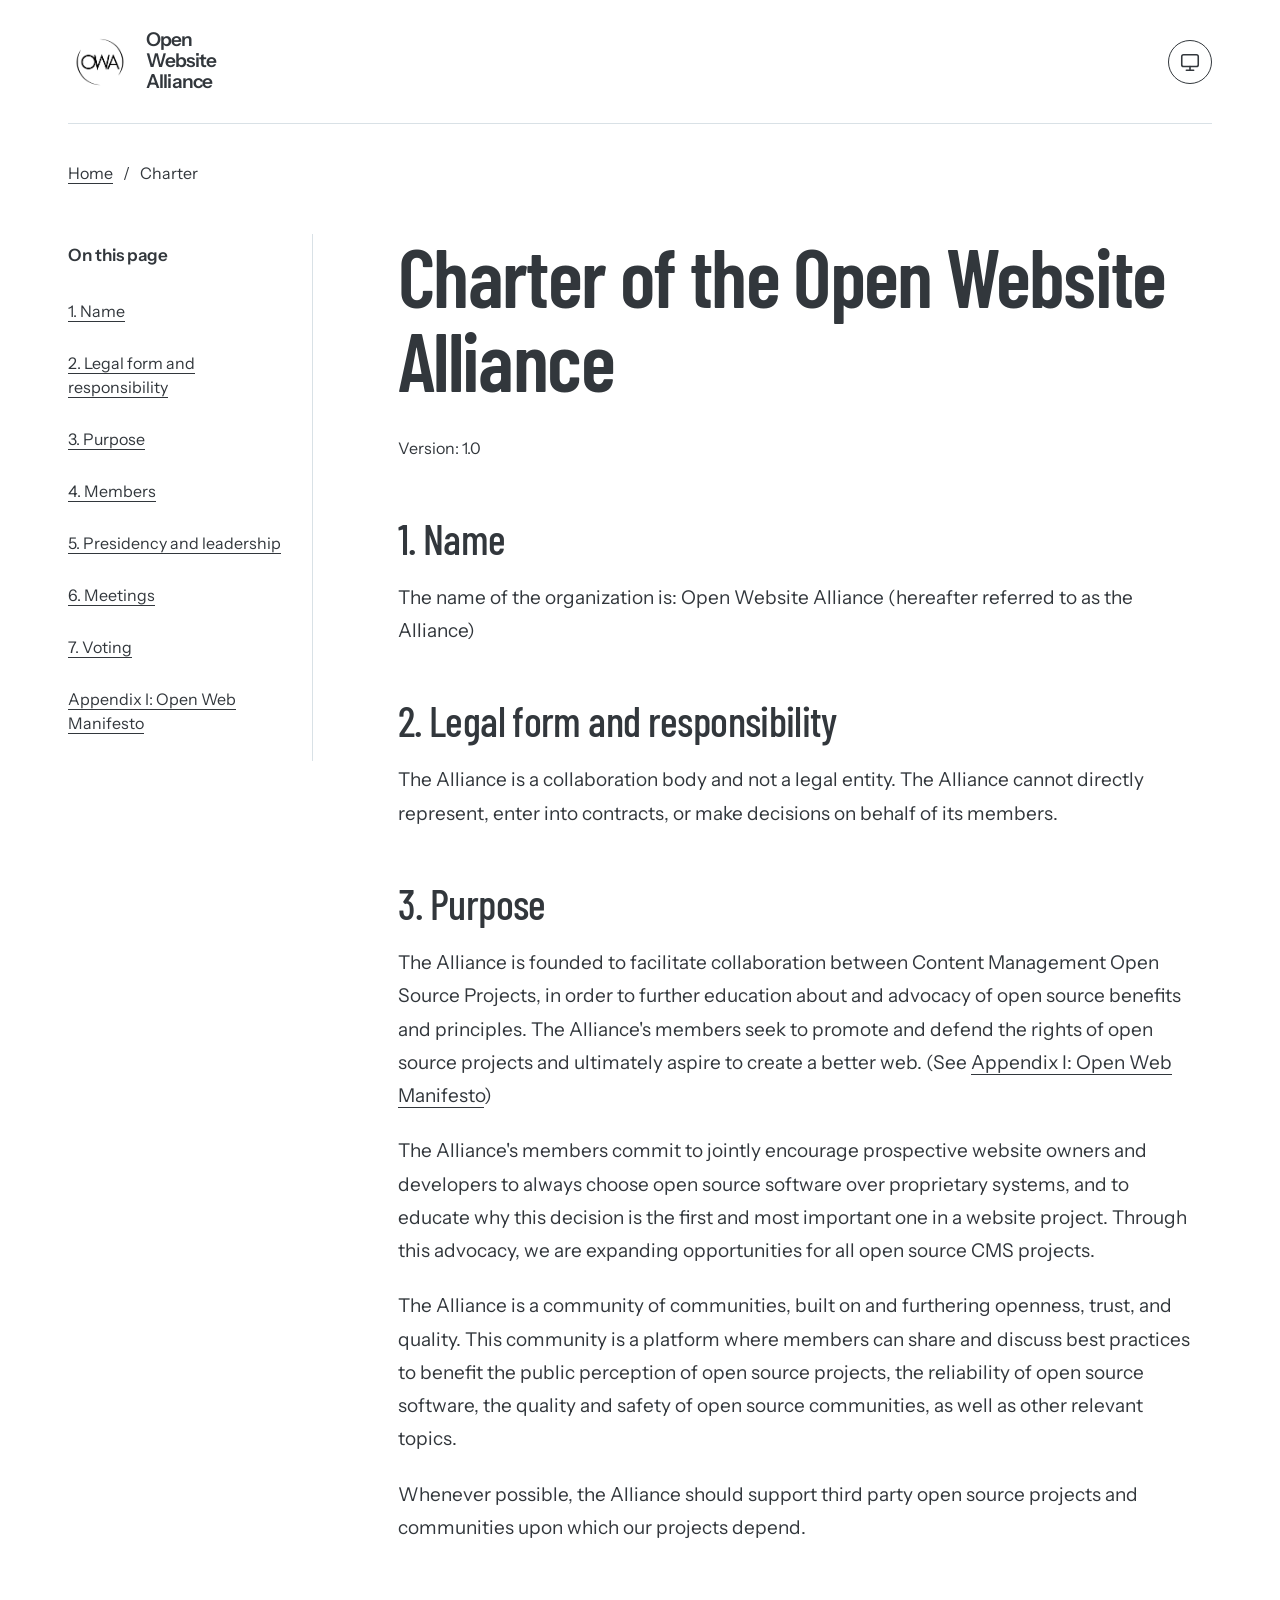
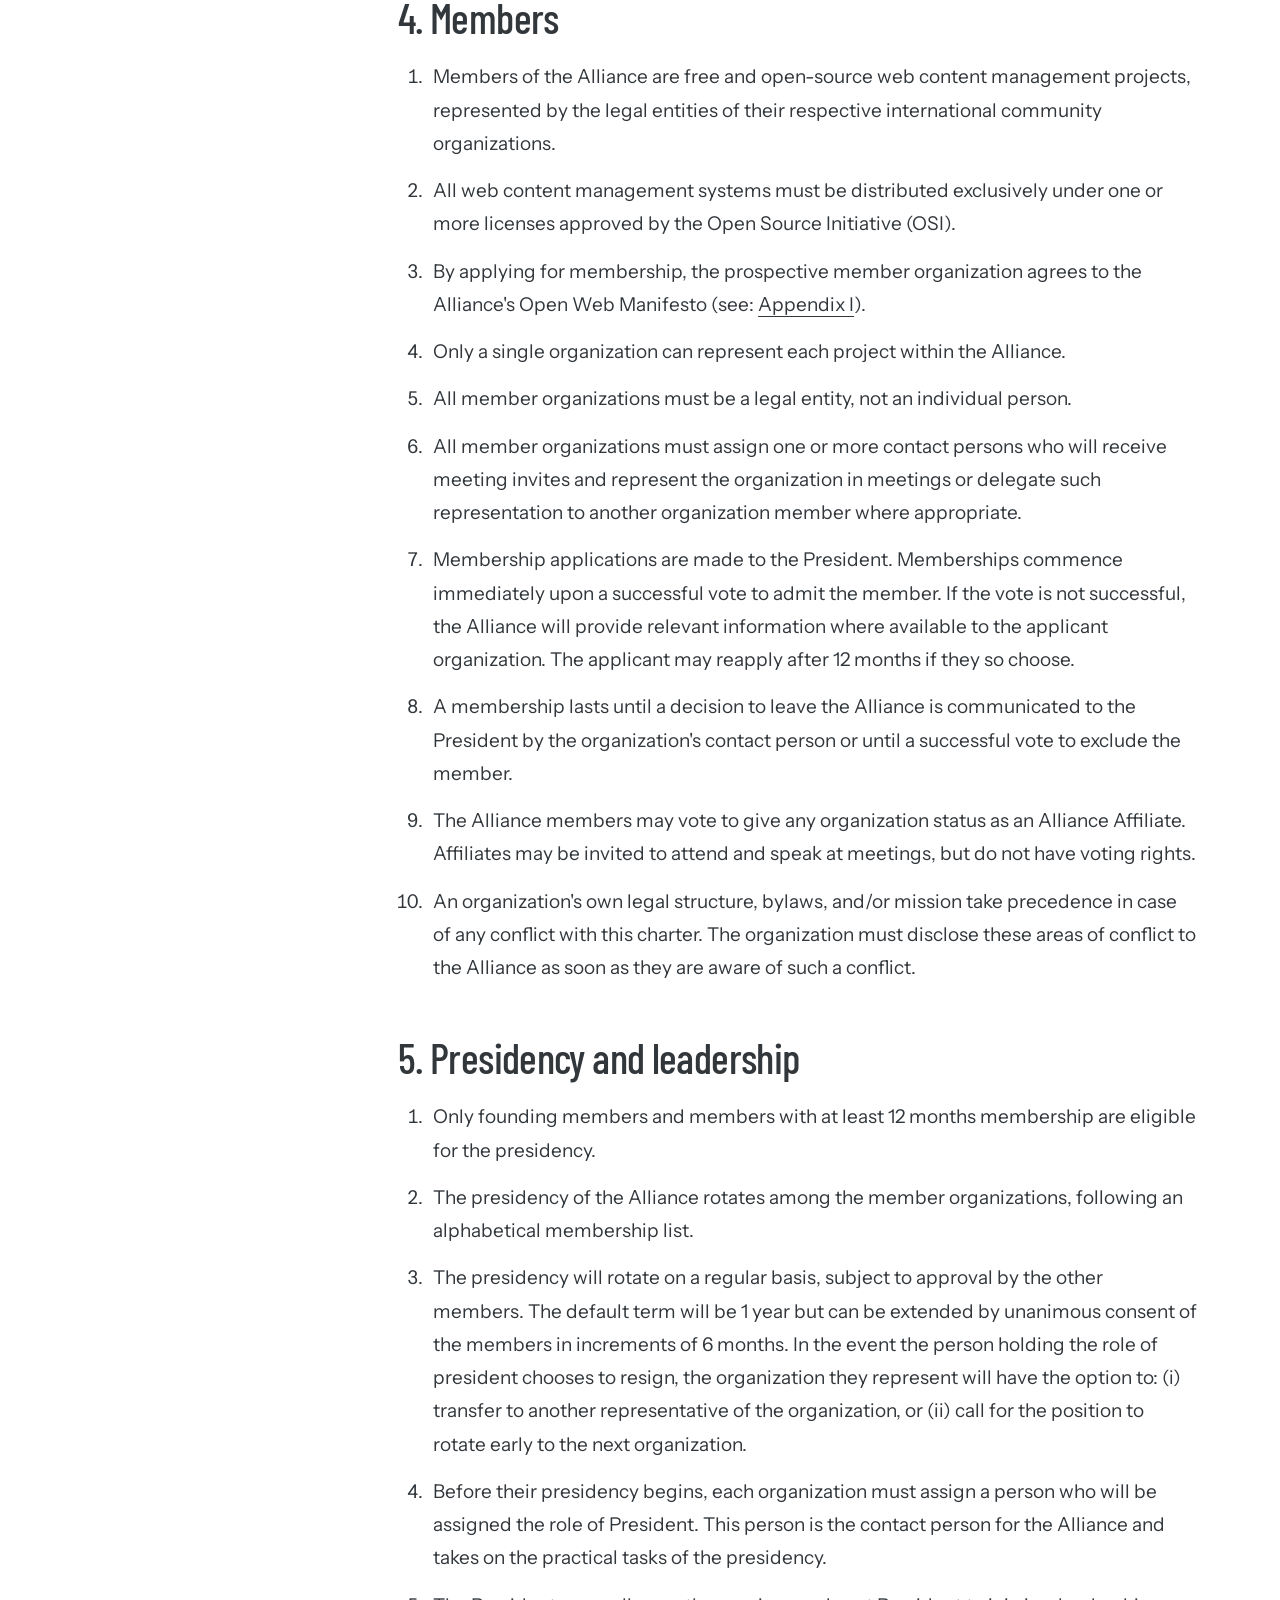
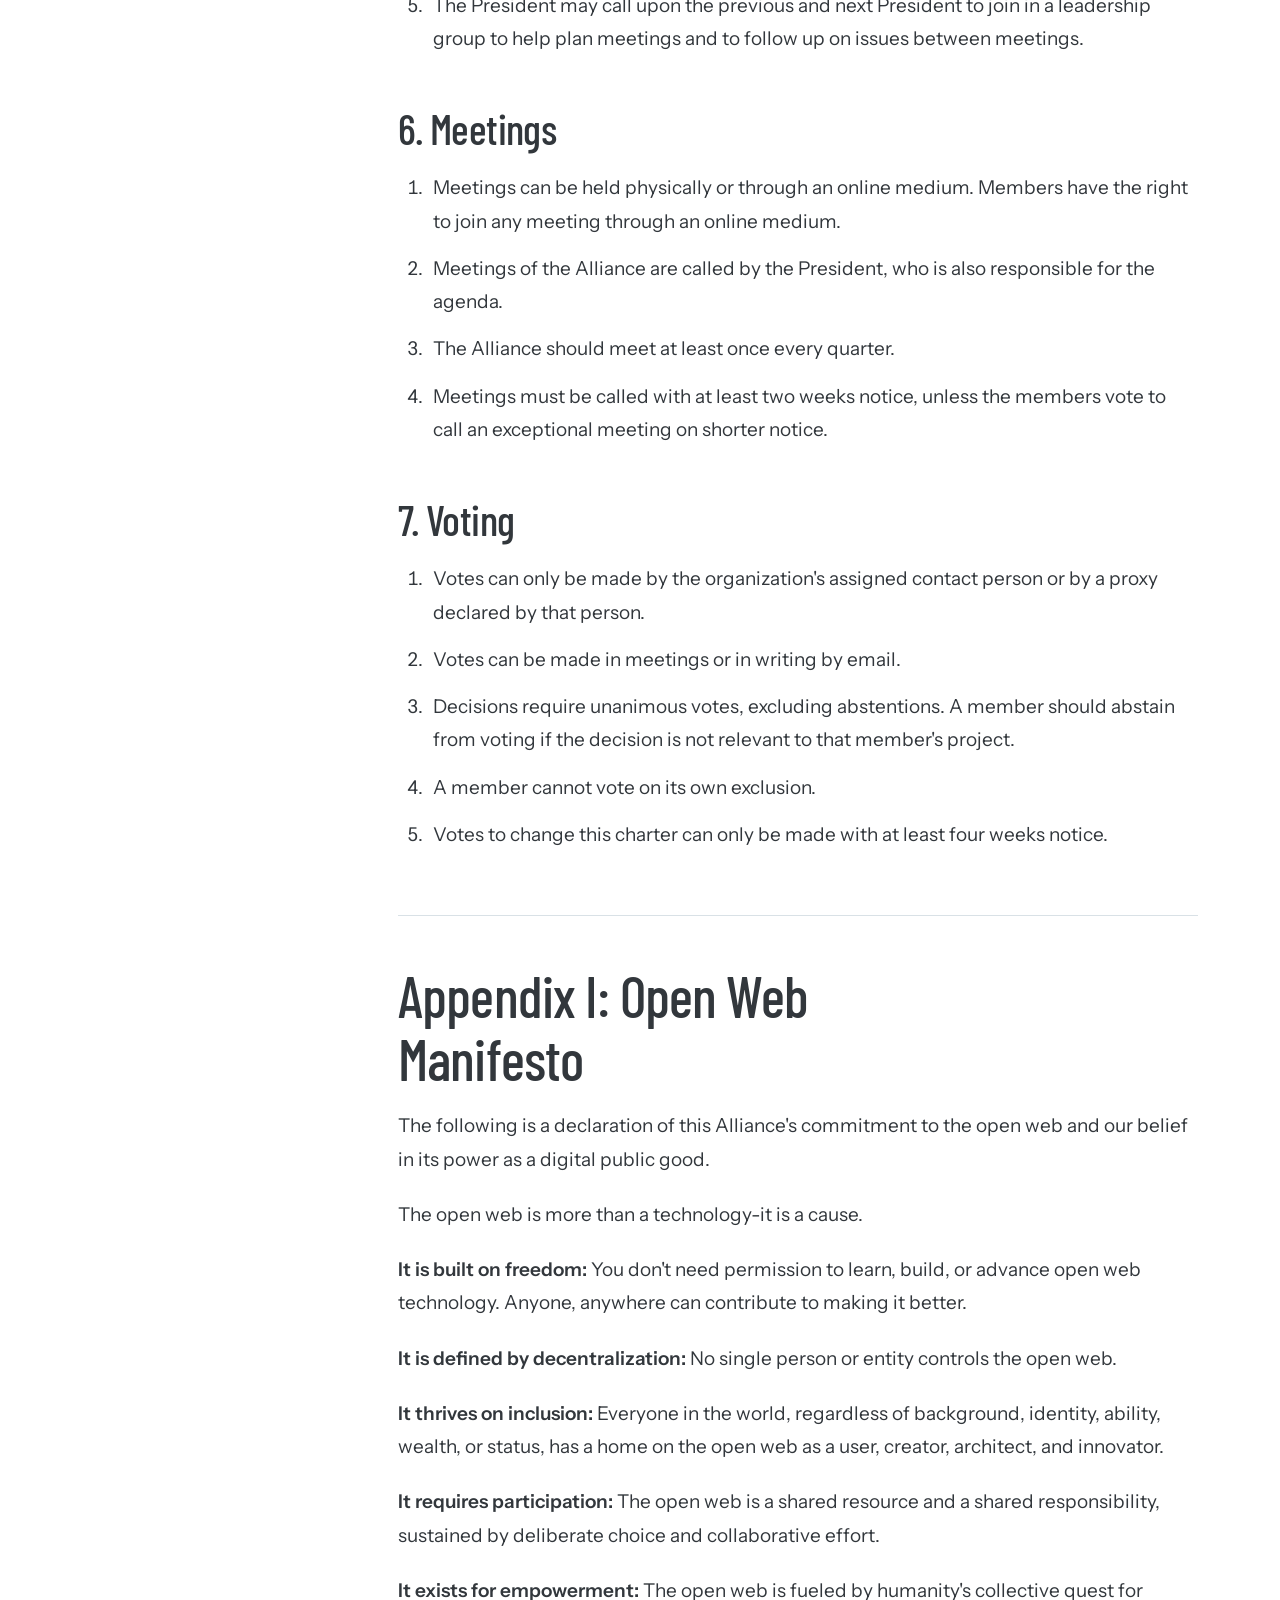
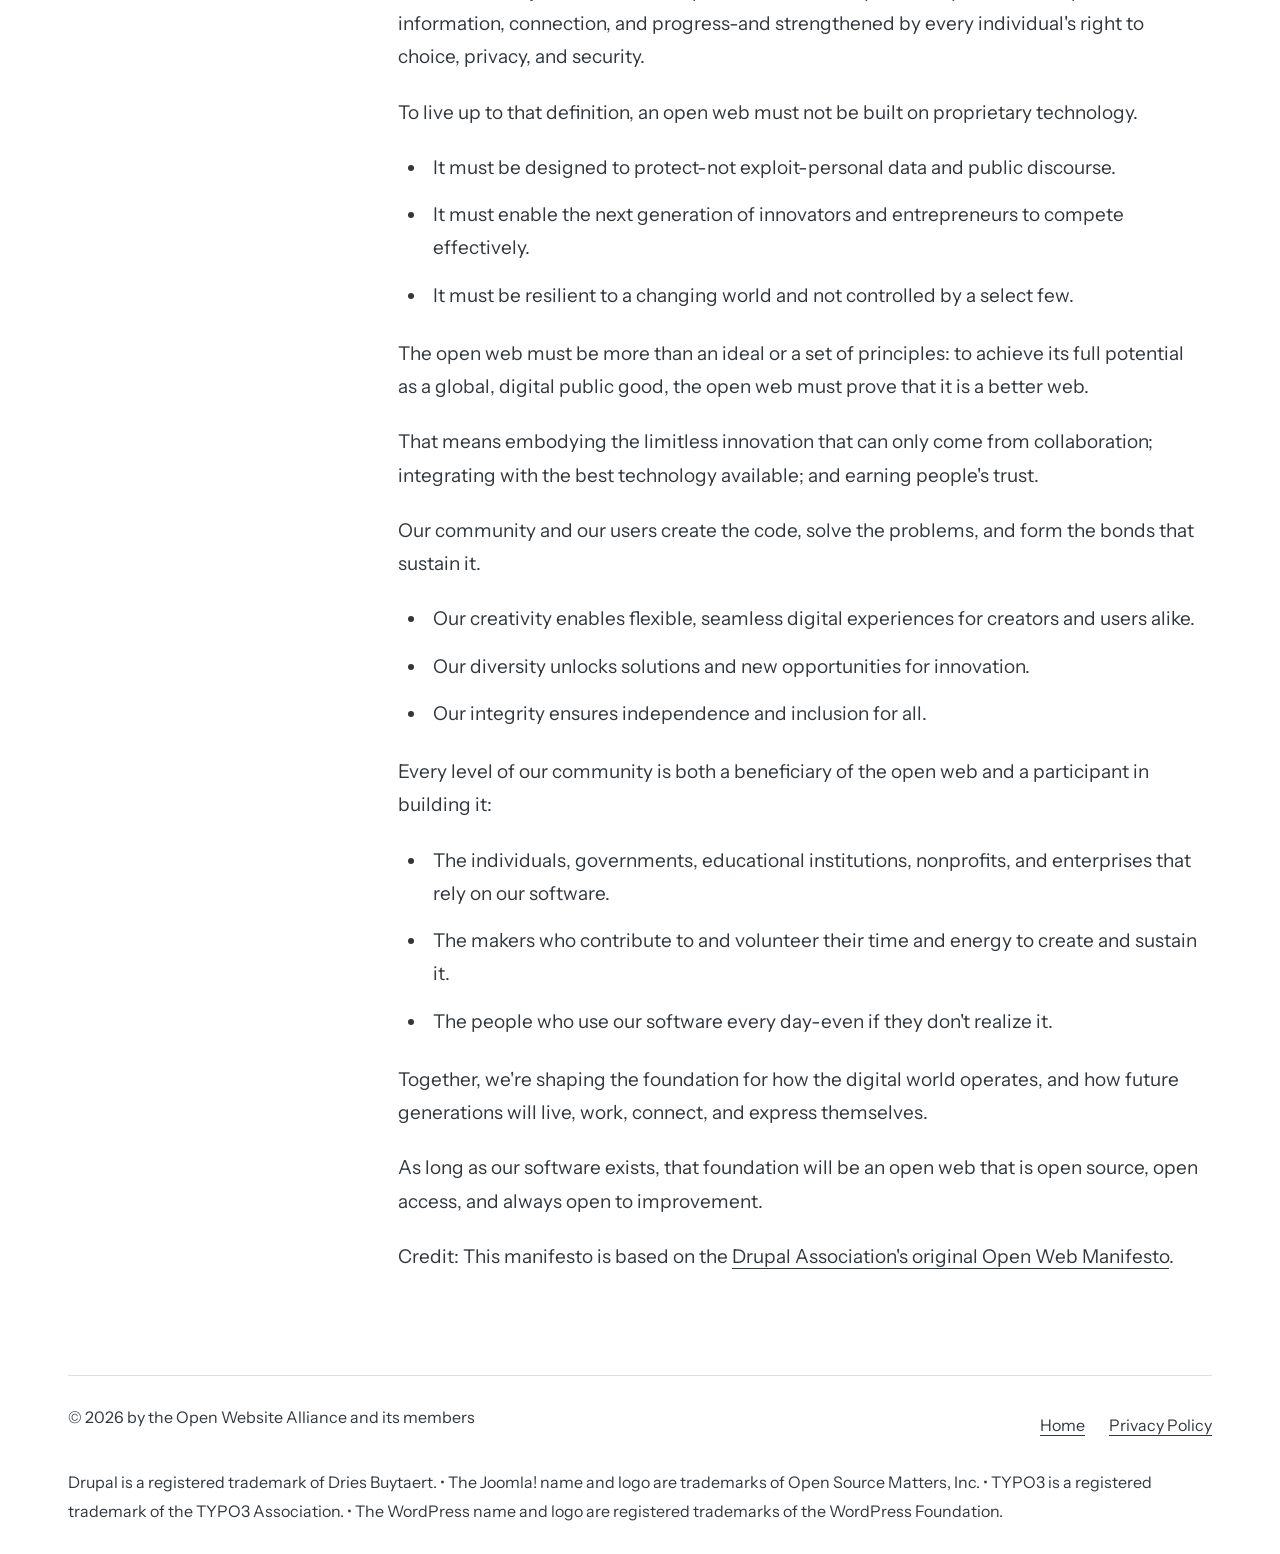
==== commit 8ed0f5ce: "Update the Open Website Alliance website Consolidate the current website implementation into the exi" ====
--- a/charter.html
+++ b/charter.html
@@ -1,123 +1,374 @@
 <!doctype html>
-<html lang="en">
-<head>
-    <meta charset="utf-8">
-    <meta name="viewport" content="width=device-width, initial-scale=1">
-    <meta name="description" content="The charter of the Open Website Alliance.">
-    <meta name="author" content="The Open Website Alliance and its members">
 
-    <title>Open Website Alliance — Charter</title>
-
-    <link href="css/bootstrap.min.css" rel="stylesheet">
-
-</head>
-<body>
-
-<main>
-    <div class="container py-4">
-        <header class="pb-3 mb-4 border-bottom">
-            <a href="/" class="d-flex align-items-center text-dark text-decoration-none">
-                <img class="me-3" src="images/logos/OWA logo.png" height="80" alt="Open Website Alliance">
-                <span class="fs-5 text-muted">Open Website Alliance</span>
-            </a>
-        </header>
-
-        <div class="p-5 mb-4">
-            <h1>Charter of the Open Website Alliance</h1>
-            <p><small>Version: 1.0</small></p>
-            <h2 id="name">1. Name</h2>
-            <p>The name of the organization is: Open Website Alliance (hereafter referred to as the Alliance)</p>
-            <h2>2. Legal form and responsibility</h2>
-            <p>The Alliance is a collaboration body and not a legal entity. The Alliance cannot directly represent, enter into contracts, or make decisions on behalf of its members.</p>
-            <h2 id="purpose">3. Purpose</h2>
-            <p>The Alliance is founded to facilitate collaboration between Content Management Open Source Projects, in order to further education about and advocacy of open source benefits and principles. The Alliance's members seek to promote and defend the rights of open source projects and ultimately aspire to create a better web. (See <a href="#open-web-manifesto">Appendix I: Open Web Manifesto</a>)</p>
-            <p>The Alliance's members commit to jointly encourage prospective website owners and developers to always choose open source software over proprietary systems, and to educate why this decision is the first and most important one in a website project. Through this advocacy, we are expanding opportunities for all open source CMS projects.</p>
-            <p>The Alliance is a community of communities, built on and furthering openness, trust, and quality. This community is a platform where members can share and discuss best practices to benefit the public perception of open source projects, the reliability of open source software, the quality and safety of open source communities, as well as other relevant topics.</p>
-            <p>Whenever possible, the Alliance should support third party open source projects and communities upon which our projects depend.</p>
-            <h2 id="members">4. Members</h2>
-            <ol start="1">
-                <li id="members-1">Members of the Alliance are free and open-source web content management projects, represented by the legal entities of their respective international community organizations.<br></li>
-                <li id="members-2">All web content management systems must be distributed exclusively under one or more licenses approved by the Open Source Initiative (OSI).<br></li>
-                <li id="members-3">By applying for membership, the prospective member organization agrees to the Alliance's Open Web Manifesto (see: <a href="#open-web-manifesto">Appendix I</a>).<br></li>
-                <li id="members-4">Only a single organization can represent each project within the Alliance.</li>
-                <li id="members-5">All member organizations must be a legal entity, not an individual person.<br></li>
-                <li id="members-6">All member organizations must assign one or more contact persons who will receive meeting invites and represent the organization in meetings or delegate such representation to another organization member where appropriate.<br></li>
-                <li id="members-7">Membership applications are made to the President. Memberships commence immediately upon a successful vote to admit the member. If the vote is not successful, the Alliance will provide relevant information where available to the applicant organization. The applicant may reapply after 12 months if they so choose.<br></li>
-                <li id="members-8">A membership lasts until a decision to leave the Alliance is communicated to the President by the organization's contact person or until a successful vote to exclude the member.<br></li>
-                <li id="members-9">The Alliance members may vote to give any organization status as an Alliance Affiliate. Affiliates may be invited to attend and speak at meetings, but do not have voting rights.</li>
-                <li id="members-10">An organization's own legal structure, bylaws, and/or mission take precedence in case of any conflict with this charter. The organization must disclose these areas of conflict to the Alliance as soon as they are aware of such a conflict.</li>
-            </ol>
-            <h2 id="presidency-leadership">5. Presidency and leadership</h2>
-            <ol start="1">
-                <li>Only founding members and members with at least 12 months membership are eligible for the presidency.<br></li>
-                <li>The presidency of the Alliance rotates among the member organizations, following an alphabetical membership list.</li>
-                <li>The presidency will rotate on a regular basis, subject to approval by the other members. The default term will be 1 year but can be extended by unanimous consent of the members in increments of 6 months. In the event the person holding the role of president chooses to resign, the organization they represent will have the option to: (i) transfer to another representative of the organization, or (ii) call for the position to rotate early to the next organization.</li>
-                <li>Before their presidency begins, each organization must assign a person who will be assigned the role of President. This person is the contact person for the Alliance and takes on the practical tasks of the presidency.<br></li>
-                <li>The President may call upon the previous and next President to join in a leadership group to help plan meetings and to follow up on issues between meetings.</li>
-            </ol>
-            <h2 id="meetings">6. Meetings</h2>
-            <ol start="1">
-                <li>Meetings can be held physically or through an online medium. Members have the right to join any meeting through an online medium.<br></li>
-                <li>Meetings of the Alliance are called by the President, who is also responsible for the agenda.<br></li>
-                <li>The Alliance should meet at least once every quarter.<br></li>
-                <li>Meetings must be called with at least two weeks notice, unless the members vote to call an exceptional meeting on shorter notice.</li>
-            </ol>
-            <h2 id="voting">7. Voting</h2>
-            <ol start="1">
-                <li>Votes can only be made by the organization's assigned contact person or by a proxy declared by that person.<br></li>
-                <li>Votes can be made in meetings or in writing by email.<br></li>
-                <li>Decisions require unanimous votes, excluding abstentions. A member should abstain from voting if the decision is not relevant to that member's project.<br></li>
-                <li>A member cannot vote on its own exclusion.<br></li>
-                <li>Votes to change this charter can only be made with at least four weeks notice.</li>
-            </ol>
-            <hr class="m-5">
-            <h2 id="open-web-manifesto">Appendix I: Open Web Manifesto</h2>
-            <p>The following is a declaration of this Alliance's commitment to the open web and our belief in its power as a digital public good.</p>
-            <p>The open web is more than a technology-it is a cause.</p>
-            <p><strong>It is built on freedom:</strong> You don't need permission to learn, build, or advance open web technology. Anyone, anywhere can contribute to making it better.</p>
-            <p><strong>It is defined by decentralization:</strong> No single person or entity controls the open web.</p>
-            <p><strong>It thrives on inclusion:</strong> Everyone in the world, regardless of background, identity, ability, wealth, or status, has a home on the open web as a user, creator, architect, and innovator.</p>
-            <p><strong>It requires participation:</strong> The open web is a shared resource and a shared responsibility, sustained by deliberate choice and collaborative effort.</p>
-            <p><strong>It exists for empowerment:</strong> The open web is fueled by humanity's collective quest for information, connection, and progress-and strengthened by every individual's right to choice, privacy, and security.</p>
-            <p>To live up to that definition, an open web must not be built on proprietary technology.</p>
-            <ul>
-                <li>It must be designed to protect-not exploit-personal data and public discourse.<br></li>
-                <li>It must enable the next generation of innovators and entrepreneurs to compete effectively.<br></li>
-                <li>It must be resilient to a changing world and not controlled by a select few.</li>
-            </ul>
-            <p>The open web must be more than an ideal or a set of principles: to achieve its full potential as a global, digital public good, the open web must prove that it is a better web.</p>
-            <p>That means embodying the limitless innovation that can only come from collaboration; integrating with the best technology available; and earning people's trust.</p>
-            <p>Our community and our users create the code, solve the problems, and form the bonds that sustain it.</p>
-            <ul>
-                <li>Our creativity enables flexible, seamless digital experiences for creators and users alike.<br></li>
-                <li>Our diversity unlocks solutions and new opportunities for innovation.<br></li>
-                <li>Our integrity ensures independence and inclusion for all.</li>
-            </ul>
-            <p>Every level of our community is both a beneficiary of the open web and a participant in building it:</p>
-            <ul>
-                <li>The individuals, governments, educational institutions, nonprofits, and enterprises that rely on our software.<br></li>
-                <li>The makers who contribute to and volunteer their time and energy to create and sustain it.<br></li>
-                <li>The people who use our software every day-even if they don't realize it.</li>
-            </ul>
-            <p>Together, we're shaping the foundation for how the digital world operates, and how future generations will live, work, connect, and express themselves.</p>
-            <p>As long as our software exists, that foundation will be an open web that is open source, open access, and always open to improvement.</p>
-            <p>Credit: This manifesto is based on the <a href="https://www.drupal.org/association/open-web-manifesto" target="_blank">Drupal Association's original Open Web Manifesto</a>.</p>
-        </div>
-
-        <footer class="pt-3 mt-4 text-muted border-top">
-            <p><small>Drupal is a registered trademark of Dries Buytaert. • The Joomla! name and logo are trademarks of Open Source Matters, Inc. • TYPO3 is a registered trademark of the TYPO3 Association. • The WordPress name and logo are registered trademarks of the WordPress Foundation.</small></p>
-            <div class="d-flex flex-wrap align-items-center justify-content-between">
-                <p class="col-md-6 mb-0">&copy; 2025 by the Open Website Alliance and its members</p>
-                <ul class="nav col-md-6 justify-content-end">
-                    <li class="nav-item"><a href="index.html" class="nav-link text-muted">Home</a></li>
-                    <li class="nav-item"><a href="privacy.html" class="nav-link text-muted">Privacy Policy</a></li>
-                </ul>
-            </div>
-        </footer>
-    </div>
-</main>
-
-
-
-</body>
-</html>
+<html lang="en"
+  ><head
+    ><meta charset="utf-8" /><meta content="width=device-width,initial-scale=1" name="viewport" />
+    <meta
+      content="Charter of the Open Website Alliance."
+      name="description" />
+    <title>Charter of the Open Website Alliance — Open Website Alliance</title
+    ><link href="images/logos/OWA%20logo.png" rel="icon" type="image/png" />
+    <script src="assets/theme.js?v=981907ee83bb"></script
+    ><link href="assets/site.css?v=e73f342534eb" rel="stylesheet" /><meta
+      content="no-referrer"
+      name="referrer" /><meta content="website" property="og:type" /><meta
+      content="Open Website Alliance"
+      property="og:site_name" /><meta
+      content="Charter of the Open Website Alliance — Open Website Alliance"
+      property="og:title" /><meta
+      content="Charter of the Open Website Alliance."
+      property="og:description" /><meta content="summary" name="twitter:card" /><meta
+      content="Charter of the Open Website Alliance — Open Website Alliance"
+      name="twitter:title" /><meta
+      content="Charter of the Open Website Alliance."
+      name="twitter:description" /><meta
+      content="https://openwebsitealliance.org/images/logos/OWA%20logo.png"
+      property="og:image" /><meta
+      content="Open Website Alliance logo"
+      property="og:image:alt" /><meta
+      content="https://openwebsitealliance.org/images/logos/OWA%20logo.png"
+      name="twitter:image" /><meta
+      content="Open Website Alliance logo"
+      name="twitter:image:alt" /><link
+      href="https://openwebsitealliance.org/charter.html"
+      rel="canonical" /><meta
+      content="https://openwebsitealliance.org/charter.html"
+      property="og:url" /></head
+  ><body class="a-porcelain-ink document">
+    <a class="skip" href="#main">Skip to content</a
+    ><header class="masthead shell"
+      ><a class="brand" href="index.html"
+        ><img alt="" decoding="async" src="images/logos/OWA%20logo.png" /><span
+          class="brand-wordmark"
+          ><span>Open</span> <span>Website</span> <span>Alliance</span></span
+        ></a
+      ><div class="theme-control" hidden=""
+        ><button
+          aria-controls="theme-options"
+          aria-expanded="false"
+          aria-label="Color theme: System"
+          data-preference="system"
+          id="theme-mode"
+          title="Color theme: System"
+          type="button"
+          ><svg
+            aria-hidden="true"
+            class="theme-icon theme-icon-system"
+            focusable="false"
+            viewbox="0 0 24 24"
+          >
+            <rect height="13" rx="2" width="18" x="3" y="4"></rect>
+            <path d="M8 21h8m-4-4v4"></path></svg
+          ><svg
+            aria-hidden="true"
+            class="theme-icon theme-icon-light"
+            focusable="false"
+            viewbox="0 0 24 24"
+          >
+            <circle cx="12" cy="12" r="4"></circle>
+            <path
+              d="M12 2v2m0 16v2M2 12h2m16 0h2M5 5l1.5 1.5m11 11L19 19M5 19l1.5-1.5m11-11L19 5"
+            ></path></svg
+          ><svg
+            aria-hidden="true"
+            class="theme-icon theme-icon-dark"
+            focusable="false"
+            viewbox="0 0 24 24"
+          >
+            <path d="M20.8 13.1A9 9 0 0 1 10.9 3.2a9 9 0 1 0 9.9 9.9Z"></path></svg></button
+        ><div aria-label="Color theme" hidden="" id="theme-options" role="group"
+          ><button aria-pressed="true" data-theme-choice="system" type="button">System</button
+          ><button aria-pressed="false" data-theme-choice="light" type="button">Light</button
+          ><button aria-pressed="false" data-theme-choice="dark" type="button">Dark</button></div
+        ></div
+      ></header
+    >
+    <nav aria-label="Breadcrumb" class="document-breadcrumb shell"
+      ><a href="index.html">Home</a><span aria-hidden="true"> / </span
+      ><span aria-current="page">Charter</span></nav
+    ><main class="document-layout shell" id="main" tabindex="-1"
+      ><aside class="document-toc"
+        ><nav aria-label="On this page" class="desktop-toc"
+          ><p class="section-label">On this page</p
+          ><ul
+            ><li><a href="#name">1. Name</a></li
+            ><li><a href="#2-legal-form-and-responsibility">2. Legal form and responsibility</a></li
+            ><li><a href="#purpose">3. Purpose</a></li
+            ><li><a href="#members">4. Members</a></li
+            ><li><a href="#presidency-leadership">5. Presidency and leadership</a></li
+            ><li><a href="#meetings">6. Meetings</a></li
+            ><li><a href="#voting">7. Voting</a></li
+            ><li><a href="#open-web-manifesto">Appendix I: Open Web Manifesto</a></li></ul
+          ></nav
+        ><details class="mobile-toc"
+          ><summary>On this page</summary
+          ><nav aria-label="On this page"
+            ><ul
+              ><li><a href="#name">1. Name</a></li
+              ><li
+                ><a href="#2-legal-form-and-responsibility">2. Legal form and responsibility</a></li
+              ><li><a href="#purpose">3. Purpose</a></li
+              ><li><a href="#members">4. Members</a></li
+              ><li><a href="#presidency-leadership">5. Presidency and leadership</a></li
+              ><li><a href="#meetings">6. Meetings</a></li
+              ><li><a href="#voting">7. Voting</a></li
+              ><li><a href="#open-web-manifesto">Appendix I: Open Web Manifesto</a></li></ul
+            ></nav
+          ></details
+        ></aside
+      ><article class="document-content" data-source-document="charter">
+        <h1>Charter of the Open Website Alliance</h1>
+        <p><small>Version: 1.0</small></p>
+        <h2 id="name">1. Name</h2>
+        <p
+          >The name of the organization is: Open Website Alliance (hereafter referred to as the
+          Alliance)</p
+        >
+        <h2 id="2-legal-form-and-responsibility">2. Legal form and responsibility</h2>
+        <p
+          >The Alliance is a collaboration body and not a legal entity. The Alliance cannot directly
+          represent, enter into contracts, or make decisions on behalf of its members.</p
+        >
+        <h2 id="purpose">3. Purpose</h2>
+        <p
+          >The Alliance is founded to facilitate collaboration between Content Management Open
+          Source Projects, in order to further education about and advocacy of open source benefits
+          and principles. The Alliance's members seek to promote and defend the rights of open
+          source projects and ultimately aspire to create a better web. (See
+          <a href="charter.html#open-web-manifesto">Appendix I: Open Web Manifesto</a>)</p
+        >
+        <p
+          >The Alliance's members commit to jointly encourage prospective website owners and
+          developers to always choose open source software over proprietary systems, and to educate
+          why this decision is the first and most important one in a website project. Through this
+          advocacy, we are expanding opportunities for all open source CMS projects.</p
+        >
+        <p
+          >The Alliance is a community of communities, built on and furthering openness, trust, and
+          quality. This community is a platform where members can share and discuss best practices
+          to benefit the public perception of open source projects, the reliability of open source
+          software, the quality and safety of open source communities, as well as other relevant
+          topics.</p
+        >
+        <p
+          >Whenever possible, the Alliance should support third party open source projects and
+          communities upon which our projects depend.</p
+        >
+        <h2 id="members">4. Members</h2>
+        <ol start="1">
+          <li id="members-1"
+            >Members of the Alliance are free and open-source web content management projects,
+            represented by the legal entities of their respective international community
+            organizations.<br
+          /></li>
+          <li id="members-2"
+            >All web content management systems must be distributed exclusively under one or more
+            licenses approved by the Open Source Initiative (OSI).<br
+          /></li>
+          <li id="members-3"
+            >By applying for membership, the prospective member organization agrees to the
+            Alliance's Open Web Manifesto (see:
+            <a href="charter.html#open-web-manifesto">Appendix I</a>).<br
+          /></li>
+          <li id="members-4"
+            >Only a single organization can represent each project within the Alliance.</li
+          >
+          <li id="members-5"
+            >All member organizations must be a legal entity, not an individual person.<br
+          /></li>
+          <li id="members-6"
+            >All member organizations must assign one or more contact persons who will receive
+            meeting invites and represent the organization in meetings or delegate such
+            representation to another organization member where appropriate.<br
+          /></li>
+          <li id="members-7"
+            >Membership applications are made to the President. Memberships commence immediately
+            upon a successful vote to admit the member. If the vote is not successful, the Alliance
+            will provide relevant information where available to the applicant organization. The
+            applicant may reapply after 12 months if they so choose.<br
+          /></li>
+          <li id="members-8"
+            >A membership lasts until a decision to leave the Alliance is communicated to the
+            President by the organization's contact person or until a successful vote to exclude the
+            member.<br
+          /></li>
+          <li id="members-9"
+            >The Alliance members may vote to give any organization status as an Alliance Affiliate.
+            Affiliates may be invited to attend and speak at meetings, but do not have voting
+            rights.</li
+          >
+          <li id="members-10"
+            >An organization's own legal structure, bylaws, and/or mission take precedence in case
+            of any conflict with this charter. The organization must disclose these areas of
+            conflict to the Alliance as soon as they are aware of such a conflict.</li
+          >
+        </ol>
+        <h2 id="presidency-leadership">5. Presidency and leadership</h2>
+        <ol start="1">
+          <li
+            >Only founding members and members with at least 12 months membership are eligible for
+            the presidency.<br
+          /></li>
+          <li
+            >The presidency of the Alliance rotates among the member organizations, following an
+            alphabetical membership list.</li
+          >
+          <li
+            >The presidency will rotate on a regular basis, subject to approval by the other
+            members. The default term will be 1 year but can be extended by unanimous consent of the
+            members in increments of 6 months. In the event the person holding the role of president
+            chooses to resign, the organization they represent will have the option to: (i) transfer
+            to another representative of the organization, or (ii) call for the position to rotate
+            early to the next organization.</li
+          >
+          <li
+            >Before their presidency begins, each organization must assign a person who will be
+            assigned the role of President. This person is the contact person for the Alliance and
+            takes on the practical tasks of the presidency.<br
+          /></li>
+          <li
+            >The President may call upon the previous and next President to join in a leadership
+            group to help plan meetings and to follow up on issues between meetings.</li
+          >
+        </ol>
+        <h2 id="meetings">6. Meetings</h2>
+        <ol start="1">
+          <li
+            >Meetings can be held physically or through an online medium. Members have the right to
+            join any meeting through an online medium.<br
+          /></li>
+          <li
+            >Meetings of the Alliance are called by the President, who is also responsible for the
+            agenda.<br
+          /></li>
+          <li>The Alliance should meet at least once every quarter.<br /></li>
+          <li
+            >Meetings must be called with at least two weeks notice, unless the members vote to call
+            an exceptional meeting on shorter notice.</li
+          >
+        </ol>
+        <h2 id="voting">7. Voting</h2>
+        <ol start="1">
+          <li
+            >Votes can only be made by the organization's assigned contact person or by a proxy
+            declared by that person.<br
+          /></li>
+          <li>Votes can be made in meetings or in writing by email.<br /></li>
+          <li
+            >Decisions require unanimous votes, excluding abstentions. A member should abstain from
+            voting if the decision is not relevant to that member's project.<br
+          /></li>
+          <li>A member cannot vote on its own exclusion.<br /></li>
+          <li>Votes to change this charter can only be made with at least four weeks notice.</li>
+        </ol>
+        <hr />
+        <h2 id="open-web-manifesto">Appendix I: Open Web Manifesto</h2>
+        <p
+          >The following is a declaration of this Alliance's commitment to the open web and our
+          belief in its power as a digital public good.</p
+        >
+        <p>The open web is more than a technology-it is a cause.</p>
+        <p
+          ><strong>It is built on freedom:</strong> You don't need permission to learn, build, or
+          advance open web technology. Anyone, anywhere can contribute to making it better.</p
+        >
+        <p
+          ><strong>It is defined by decentralization:</strong> No single person or entity controls
+          the open web.</p
+        >
+        <p
+          ><strong>It thrives on inclusion:</strong> Everyone in the world, regardless of
+          background, identity, ability, wealth, or status, has a home on the open web as a user,
+          creator, architect, and innovator.</p
+        >
+        <p
+          ><strong>It requires participation:</strong> The open web is a shared resource and a
+          shared responsibility, sustained by deliberate choice and collaborative effort.</p
+        >
+        <p
+          ><strong>It exists for empowerment:</strong> The open web is fueled by humanity's
+          collective quest for information, connection, and progress-and strengthened by every
+          individual's right to choice, privacy, and security.</p
+        >
+        <p
+          >To live up to that definition, an open web must not be built on proprietary
+          technology.</p
+        >
+        <ul>
+          <li
+            >It must be designed to protect-not exploit-personal data and public discourse.<br
+          /></li>
+          <li
+            >It must enable the next generation of innovators and entrepreneurs to compete
+            effectively.<br
+          /></li>
+          <li>It must be resilient to a changing world and not controlled by a select few.</li>
+        </ul>
+        <p
+          >The open web must be more than an ideal or a set of principles: to achieve its full
+          potential as a global, digital public good, the open web must prove that it is a better
+          web.</p
+        >
+        <p
+          >That means embodying the limitless innovation that can only come from collaboration;
+          integrating with the best technology available; and earning people's trust.</p
+        >
+        <p
+          >Our community and our users create the code, solve the problems, and form the bonds that
+          sustain it.</p
+        >
+        <ul>
+          <li
+            >Our creativity enables flexible, seamless digital experiences for creators and users
+            alike.<br
+          /></li>
+          <li>Our diversity unlocks solutions and new opportunities for innovation.<br /></li>
+          <li>Our integrity ensures independence and inclusion for all.</li>
+        </ul>
+        <p
+          >Every level of our community is both a beneficiary of the open web and a participant in
+          building it:</p
+        >
+        <ul>
+          <li
+            >The individuals, governments, educational institutions, nonprofits, and enterprises
+            that rely on our software.<br
+          /></li>
+          <li
+            >The makers who contribute to and volunteer their time and energy to create and sustain
+            it.<br
+          /></li>
+          <li>The people who use our software every day-even if they don't realize it.</li>
+        </ul>
+        <p
+          >Together, we're shaping the foundation for how the digital world operates, and how future
+          generations will live, work, connect, and express themselves.</p
+        >
+        <p
+          >As long as our software exists, that foundation will be an open web that is open source,
+          open access, and always open to improvement.</p
+        >
+        <p
+          >Credit: This manifesto is based on the
+          <a
+            aria-describedby="external-link-hint"
+            href="https://www.drupal.org/association/open-web-manifesto"
+            rel="noopener noreferrer"
+            target="_blank"
+            >Drupal Association's original Open Web Manifesto</a
+          >.</p
+        >
+      </article></main
+    ><footer class="footer shell"
+      ><span>© <span data-copyright-year>2026</span> by the Open Website Alliance and its members</span
+      ><nav aria-label="Footer"
+        ><a href="index.html">Home</a><a href="privacy.html">Privacy Policy</a></nav
+      ><p class="legal"
+        >Drupal is a registered trademark of Dries Buytaert. • The Joomla! name and logo are
+        trademarks of Open Source Matters, Inc. • TYPO3 is a registered trademark of the TYPO3
+        Association. • The WordPress name and logo are registered trademarks of the WordPress
+        Foundation.</p
+      ><span class="visually-hidden" id="external-link-hint">Opens in a new tab.</span></footer
+    >
+  </body></html
+>
--- a/assets/site.css
+++ b/assets/site.css
@@ -0,0 +1,210 @@
+@import url("palette.css?v=parallel-voices-1");
+@font-face{font-family:"Barlow Condensed";src:url("fonts/barlow-condensed-500.woff2") format("woff2");font-style:normal;font-weight:500;font-display:swap}
+@font-face{font-family:"Barlow Condensed";src:url("fonts/barlow-condensed-600.woff2") format("woff2");font-style:normal;font-weight:600;font-display:swap}
+@font-face{font-family:"Instrument Sans";src:url("fonts/instrument-sans-400.woff2") format("woff2");font-style:normal;font-weight:400;font-display:swap}
+@font-face{font-family:"Instrument Sans";src:url("fonts/instrument-sans-500.woff2") format("woff2");font-style:normal;font-weight:500;font-display:swap}
+@font-face{font-family:"Instrument Sans";src:url("fonts/instrument-sans-600.woff2") format("woff2");font-style:normal;font-weight:600;font-display:swap}
+@font-face{font-family:"Instrument Sans";src:url("fonts/instrument-sans-700.woff2") format("woff2");font-style:normal;font-weight:700;font-display:swap}
+/* Parallel Voices. All visible text is at least 1rem; browser zoom is unrestricted. */
+:root { --paper:var(--owa-background); --ink:var(--owa-text); --muted:var(--owa-text); --rule:var(--owa-divider); --accent:var(--owa-action); --control:var(--owa-control-border); --button-ink:var(--owa-on-action); --hover:var(--owa-porcelain); --news-paper:var(--owa-porcelain); --logo-paper:transparent; --member-frame:transparent; --display:"Barlow Condensed","Arial Narrow",Arial,sans-serif; --sans:"Instrument Sans",Arial,sans-serif; }
+:root[data-theme="dark"] { --muted:var(--owa-mist); --rule:var(--owa-wordpress); --hover:var(--owa-wordpress); --news-paper:var(--owa-wordpress); --logo-paper:var(--owa-porcelain); --member-frame:var(--owa-mist); }
+@media(prefers-color-scheme:dark) {
+  :root:not([data-theme="light"]) { --muted:var(--owa-mist); --rule:var(--owa-wordpress); --hover:var(--owa-wordpress); --news-paper:var(--owa-wordpress); --logo-paper:var(--owa-porcelain); --member-frame:var(--owa-mist); }
+}
+* { box-sizing:border-box; }
+[hidden] { display:none!important; }
+html { scroll-behavior:auto; background:var(--paper); }
+/* Keep contents links and theme controls clear of short/zoomed viewport edges. */
+html:has(.document-toc a:focus-visible,.theme-control button:focus-visible,.member-socials a:focus-visible) { scroll-padding-block:30vh; }
+body { margin:0; color:var(--ink); background:var(--paper); font-family:var(--sans); font-size:1.0625rem; line-height:1.7; overflow-wrap:anywhere; -webkit-font-smoothing:antialiased; }
+a { color:inherit; text-underline-offset:.25em; }
+a:hover { text-decoration-thickness:2px; }
+:where(a,button,select,summary):focus-visible { outline:3px solid var(--owa-focus); outline-offset:4px; }
+:target { scroll-margin-top:2rem; }
+.shell { width:min(1260px,calc(100% - 136px)); margin-inline:auto; }
+.visually-hidden { position:absolute; width:1px; height:1px; padding:0; margin:-1px; overflow:hidden; clip-path:inset(50%); white-space:nowrap; border:0; }
+.skip { position:absolute; left:-9999px; top:10px; padding:15px; color:var(--ink); background:var(--paper); z-index:9; }
+.skip:focus { left:10px; }
+.masthead { position:relative; display:flex; flex-wrap:wrap; align-items:center; justify-content:space-between; min-height:124px; padding-block:20px; gap:16px 24px; border-bottom:1px solid var(--rule); }
+.brand { display:inline-flex; gap:14px; align-items:center; text-decoration:none; font-size:1.1875rem; line-height:1.1; font-weight:600; letter-spacing:-.045em; }
+.brand img { width:64px; height:64px; padding:5px; object-fit:contain; background:var(--logo-paper); border-radius:50%; }
+.brand-wordmark>span { display:block; }
+/* Anchor the menu to the header, even when its trigger wraps to the left. */
+.theme-control { display:inline-flex; align-items:center; }
+.theme-control button { font:inherit; font-size:1rem; line-height:1.5; min-height:44px; color:var(--ink); background:var(--paper); border:1px solid var(--control); cursor:pointer; }
+#theme-mode { display:grid; place-items:center; width:44px; height:44px; padding:10px; border-radius:50%; }
+.theme-icon { display:none; width:22px; height:22px; fill:none; stroke:currentColor; stroke-width:1.7; stroke-linecap:round; stroke-linejoin:round; }
+#theme-mode[data-preference="system"] .theme-icon-system,#theme-mode[data-preference="light"] .theme-icon-light,#theme-mode[data-preference="dark"] .theme-icon-dark { display:block; }
+#theme-options { position:absolute; top:calc(100% + 12px); right:0; z-index:5; width:11rem; max-width:calc(100vw - 40px); padding:10px; display:grid; gap:8px; background:var(--owa-surface); border:1px solid var(--control); }
+#theme-options button { padding:8px 12px; text-align:left; border-radius:0; }
+#theme-options button[aria-pressed="true"] { font-weight:600; text-decoration:underline; text-underline-offset:.25em; background:var(--hover); }
+.theme-control button:hover { background:var(--hover); }
+.eyebrow,.section-label { font-size:1.0625rem; font-weight:600; letter-spacing:0; line-height:1.5; margin:0; }
+.eyebrow { color:var(--muted); margin-bottom:24px; }
+h1,.principle,.details h2,.news h2,.news h3 { font-family:var(--display); font-synthesis:none; font-weight:600; }
+h1 { font-size:6.5625rem; line-height:1.02; letter-spacing:-.02em; margin:0 0 29px; }
+h1 em { font-style:normal; font-weight:600; color:inherit; }
+.hero { display:grid; grid-template-columns:minmax(0,1fr) 246px; gap:60px; padding:55px 0 24px; }
+/* The artwork owns a grid cell; enlarged text can grow without an overlay. */
+.hero-copy { min-width:0; container-type:inline-size; display:grid; grid-template-columns:minmax(0,610px) minmax(0,1fr); grid-template-rows:auto auto 1fr; column-gap:44px; }
+.hero h1 { grid-column:1/-1; font-size:clamp(2.9375rem,13.85cqi,8.25rem); line-height:.94; letter-spacing:-.018em; text-transform:uppercase; margin:0 0 34px; }
+.intro { grid-column:1; grid-row:2; font-size:1.1875rem; line-height:1.65; max-width:610px; margin:0 0 32px; }
+.actions { grid-column:1; grid-row:3; align-self:start; display:flex; gap:22px; flex-wrap:wrap; align-items:center; font-size:1.0625rem; font-weight:500; }
+.primary { display:inline-flex; align-items:center; justify-content:space-between; gap:28px; min-height:55px; padding:13px 20px; text-decoration:none; background:var(--accent); color:var(--button-ink); border:1px solid var(--accent); border-radius:2px; }
+.primary:hover { text-decoration:underline; background:var(--owa-action-hover); border-color:var(--owa-action-hover); }
+.primary span { font-size:1.1875rem; line-height:1; }
+.secondary { display:inline-flex; align-items:center; gap:12px; min-height:51px; padding:10px 0; text-decoration:none; border-bottom:1px solid var(--rule); }
+.polygon-art { display:block; min-width:0; max-width:100%; pointer-events:none; user-select:none; }
+.polygon-art img { display:block; width:100%; height:auto; }
+.hero-art { grid-column:2; grid-row:2/4; align-self:start; width:300px; }
+.principles { padding:9px 0 0 30px; border-left:1px solid var(--rule); }
+.principles .section-label { color:var(--muted); margin-bottom:20px; }
+.principle { font-size:2.625rem; font-weight:500; line-height:1.13; letter-spacing:-.01em; margin:0; padding:13px 0; border-bottom:1px solid var(--rule); }
+.principles a { display:inline-flex; align-items:center; gap:12px; font-size:1rem; font-weight:500; margin-top:24px; min-height:44px; line-height:1.6; }
+.members { padding:30px 0 36px; border-top:1px solid var(--rule); }
+.member-heading { display:flex; flex-wrap:wrap; align-items:center; justify-content:space-between; gap:16px; min-height:56px; margin:0 0 28px; }
+.members-art { width:146px; margin-inline-start:auto; }
+.member-grid { display:grid; grid-template-columns:repeat(4,minmax(0,1fr)); gap:30px; }
+.member { display:flex; flex-direction:column; align-items:flex-start; min-width:0; }
+.member-logo { position:relative; display:flex; align-items:center; width:220px; max-width:100%; height:72px; padding:18px; margin:0 0 16px; background:transparent; }
+/* Equal decorative accents, separate from the unchanged official artwork. */
+.member-logo::after { content:""; position:absolute; inset-inline-start:18px; bottom:0; width:48px; height:4px; background:var(--member-accent); box-shadow:0 0 0 1px var(--member-frame); }
+.member-logo[href="https://www.drupal.org"] { --member-accent:var(--owa-drupal); }
+.member-logo[href="https://www.joomla.org"] { --member-accent:var(--owa-joomla); }
+.member-logo[href="https://www.typo3.com"] { --member-accent:var(--owa-typo3); }
+.member-logo[href="https://wordpress.org"] { --member-accent:var(--owa-wordpress); }
+.member-logo picture { display:block; width:100%; }
+.member-logo img { display:block; width:100%; height:36px; object-fit:contain; object-position:left center; }
+.member .by { font-size:1rem; color:var(--muted); margin:0 0 4px; }
+.member .org { display:inline-flex; align-items:center; min-height:44px; font-size:1.0625rem; line-height:1.5; font-weight:500; }
+.member-socials { list-style:none; display:flex; flex-wrap:wrap; gap:4px; align-content:flex-start; margin:14px 0 0; padding:0; max-width:min(100%,calc(5 * 44px + 4 * 4px)); }
+.member-socials li { margin:0; padding:0; }
+.member-socials a { scroll-margin-block:12px; display:inline-flex; align-items:center; justify-content:center; width:44px; height:44px; padding:10px; color:var(--muted); text-decoration:none; border:1px solid transparent; }
+.member-socials svg { display:block; width:22px; height:22px; fill:currentColor; }
+.member-socials a:hover { color:var(--accent); background:var(--hover); border-color:var(--control); }
+.leadership { display:grid; grid-template-columns:190px 1fr auto; gap:20px; align-items:center; border-top:1px solid var(--rule); border-bottom:1px solid var(--rule); padding:20px 0; font-size:1rem; line-height:1.6; }
+.leadership strong { font-weight:600; }
+.leadership span { color:var(--muted); }
+.leadership a { padding-block:8px; }
+.below { padding:53px 0 60px; }
+.mission { font-size:2.3125rem; font-weight:400; line-height:1.33; letter-spacing:-.035em; max-width:1110px; margin:0 0 62px; }
+.details { display:grid; grid-template-columns:repeat(2,minmax(0,1fr)); gap:100px; }
+.details h2,.news h2 { font-size:3rem; line-height:1.12; letter-spacing:-.015em; margin:0 0 18px; }
+.details p,.details li { font-size:1.0625rem; line-height:1.8; }
+.details ul { padding-left:20px; }
+.affiliates-art { width:205px; margin-top:28px; padding-block:6px; }
+/* A real full-width section, without shadow/clip tricks that could clip focus. */
+.news { --rule:var(--owa-divider); padding:45px 0 60px; border-top:1px solid var(--rule); background:var(--news-paper); }
+.news-heading { display:flex; flex-wrap:wrap; justify-content:space-between; align-items:center; gap:16px; min-height:68px; margin-bottom:32px; }
+.news h2 { margin:0; }
+.news-art { width:185px; margin-inline-start:auto; }
+.news-list { list-style:none; padding:0; margin:0; }
+.news-list>li { padding:0; margin:0; }
+.news article { display:grid; grid-template-columns:12rem minmax(0,1fr); gap:40px; min-width:0; padding:28px 0; border-top:1px solid var(--rule); }
+.news-story { min-width:0; max-width:49rem; }
+.news article>time { padding-top:5px; }
+.news time,.news .news-publisher { font-size:1rem; color:var(--muted); }
+.news h3 { font-size:2.125rem; font-weight:500; letter-spacing:-.01em; line-height:1.12; margin:0 0 12px; text-wrap:pretty; }
+.news h3 a { text-decoration-thickness:1px; text-underline-offset:.15em; }
+.news p { font-size:1.0625rem; line-height:1.7; margin:0 0 12px; max-width:65ch; }
+.news .news-coverage-label { display:inline; font-weight:500; margin:0 12px 0 0; }
+.news .news-sources { display:inline; margin:0; list-style:none; padding:0; }
+.news-sources li { display:inline; }
+.news-sources li+li { margin-inline-start:20px; }
+.news-sources a { display:inline-block; padding-block:8px; }
+.footer { border-top:1px solid var(--rule); display:flex; justify-content:space-between; gap:20px 24px; flex-wrap:wrap; padding:28px 0; font-size:1rem; line-height:1.7; color:var(--muted); }
+.footer nav { display:flex; flex-wrap:wrap; gap:12px 24px; }
+.footer nav a { display:inline-block; min-height:44px; padding-block:8px; }
+.footer .legal { flex-basis:100%; font-size:1rem; line-height:1.8; margin:0; }
+/* Source document text, original IDs and recursive lists remain intact. */
+.document-breadcrumb { font-size:1rem; color:var(--muted); padding-top:28px; display:flex; flex-wrap:wrap; align-items:center; gap:10px; min-height:62px; }
+.document-breadcrumb a { display:inline-block; padding-block:8px; min-height:44px; }
+.document-layout { display:grid; grid-template-columns:245px minmax(0,1fr); gap:85px; align-items:start; padding-top:38px; padding-bottom:80px; }
+/* Normal page scrolling keeps long/enlarged contents lists keyboard-visible. */
+.document-toc { padding:9px 28px 16px 0; border-right:1px solid var(--rule); }
+.document-toc .section-label { color:var(--muted); margin-bottom:20px; }
+.document-toc ul { list-style:none; padding:0; margin:0; display:grid; gap:8px; }
+.document-toc a { scroll-margin-block:12px; display:block; padding:10px 0; min-height:44px; font-size:1rem; line-height:1.5; }
+.mobile-toc { display:none; }
+.document-content { max-width:800px; min-width:0; font-size:1.1875rem; line-height:1.75; overflow-wrap:anywhere; }
+.document-content h1 { font-size:5.125rem; line-height:1.02; letter-spacing:-.02em; margin:0 0 30px; }
+.document-content h2 { font-family:var(--display); font-synthesis:none; font-weight:500; font-size:2.625rem; line-height:1.1; letter-spacing:-.015em; margin:50px 0 20px; color:var(--ink); }
+.document-content h1+p { margin-top:0; }
+.document-content p { margin:0 0 22px; }
+.document-content p:empty { display:none; }
+.document-content small { font-size:1rem; color:var(--muted); }
+.document-content strong { font-weight:600; }
+.document-content a { text-decoration-thickness:1px; }
+.document-content ol,.document-content ul { margin:0 0 25px; padding-left:1.55em; }
+.document-content li { padding-left:.3em; margin:0 0 14px; }
+.document-content li::marker { color:var(--accent); }
+.document-content li ul,.document-content li ol { margin-top:10px; margin-bottom:18px; }
+.document-content li li { margin-bottom:8px; }
+.document-content hr { border:0; border-top:1px solid var(--rule); margin:64px 0 48px; }
+.document-content #open-web-manifesto { font-size:3.5625rem; max-width:600px; line-height:1.1; margin-top:0; }
+.not-found { padding-block:85px 115px; }
+.not-found h1 { font-size:6.5625rem; line-height:1.05; letter-spacing:-.02em; max-width:900px; margin:0 0 28px; }
+.not-found p:not(.eyebrow) { font-size:1.125rem; line-height:1.8; max-width:630px; margin:0 0 30px; }
+@media(max-width:1150px) {
+  .shell { width:calc(100% - 88px); }
+  .hero { grid-template-columns:minmax(0,1fr) 230px; gap:40px; padding-bottom:40px; }
+  .hero-copy { display:block; } .hero-art { width:190px; margin:24px 0 0 auto; }
+  .actions { gap:18px; }
+  .principles { padding-left:26px; } .principle { font-size:2.375rem; }
+  .member-grid { grid-template-columns:repeat(2,minmax(0,1fr)); gap:32px; }
+  .leadership { grid-template-columns:180px 1fr; gap:8px 20px; } .leadership a { grid-column:2; }
+  .document-layout { grid-template-columns:220px minmax(0,1fr); gap:50px; } .document-content h1 { font-size:4.5rem; }
+}
+@media(max-width:850px) {
+  .shell { width:calc(100% - 48px); }
+  .hero { grid-template-columns:minmax(0,1fr) 210px; gap:27px; }
+  .hero-art { width:170px; }
+  .principles { padding-left:20px; } .principle { font-size:2.0625rem; }
+  .intro { font-size:1.125rem; } .mission { font-size:2.125rem; } .details { gap:40px; }
+  .news article { grid-template-columns:10rem minmax(0,1fr); gap:28px; }
+  .document-layout { grid-template-columns:190px minmax(0,1fr); gap:32px; } .document-toc { padding-right:18px; }
+  .document-content h1 { font-size:3.9375rem; } .document-content h2 { font-size:2.3125rem; }
+}
+@media(max-width:650px) {
+  .shell { width:calc(100% - 40px); } .masthead { min-height:0; padding-block:18px; gap:16px; }
+  .brand { gap:10px; font-size:1.0625rem; } .brand img { width:54px; height:54px; }
+  .hero { display:block; padding:34px 0 31px; } .hero h1 { font-size:clamp(2.9375rem,15.2cqi,5.875rem); line-height:.96; letter-spacing:-.02em; margin-bottom:24px; }
+  .intro { font-size:1.0625rem; margin-bottom:24px; } .primary { gap:16px; padding:14px 15px; }
+  .actions { font-size:1rem; gap:12px 19px; } .hero-art { margin-top:26px; }
+  .principles { margin-top:35px; border-left:0; border-top:1px solid var(--rule); padding:23px 0 0; display:flex; flex-wrap:wrap; gap:12px 20px; }
+  .principles .section-label { flex-basis:100%; margin:0; } .principle { font-size:1.875rem; line-height:1.2; border:0; padding:0; }
+  .principles a { flex-basis:100%; margin-top:0; }
+  .section-label { font-size:1rem; }
+  .members { padding-block:26px 31px; } .member-grid { gap:32px 24px; }
+  .member-heading { min-height:44px; } .members-art { width:96px; }
+  .member-logo { height:62px; padding:16px; margin-bottom:12px; } .member-logo img { height:30px; } .member .org { font-size:1rem; align-items:flex-start; }
+  .member-logo::after { inset-inline-start:16px; }
+  .member-socials { margin-top:12px; }
+  .leadership { display:block; padding-block:20px; } .leadership .section-label { margin-bottom:12px; } .leadership a { display:block; margin-top:8px; }
+  .below { padding-block:35px; } .mission { font-size:1.75rem; margin-bottom:36px; line-height:1.35; }
+  .details { grid-template-columns:1fr; gap:28px; } .details h2,.news h2 { font-size:2.5rem; }
+  .affiliates-art { width:170px; }
+  .news article { display:block; padding:24px 0; } .news article>time { display:block; padding:0; margin:0 0 12px; }
+  .news { padding-block:35px; } .news-heading { min-height:50px; margin-bottom:24px; } .news-art { width:110px; } .news h3 { font-size:1.875rem; }
+  .footer { gap:16px; padding-block:23px; }
+  .document-breadcrumb { padding-top:20px; min-height:0; } .document-layout { display:block; padding-top:20px; padding-bottom:42px; }
+  .document-toc { position:static; border:0; padding:0; margin:0 0 30px; } .desktop-toc { display:none; }
+  .mobile-toc { display:block; border-top:1px solid var(--rule); border-bottom:1px solid var(--rule); }
+  .mobile-toc summary { padding:14px 0; font-size:1rem; cursor:pointer; min-height:48px; } .mobile-toc nav { padding:0 0 16px; }
+  .document-content { font-size:1.125rem; } .document-content h1 { font-size:3.6875rem; line-height:1.02; letter-spacing:-.02em; margin-bottom:25px; }
+  .document-content h2 { font-size:2.3125rem; margin-top:37px; margin-bottom:16px; } .document-content p { margin-bottom:19px; } .document-content li { margin-bottom:15px; }
+  .document-content #open-web-manifesto { font-size:2.75rem; } .document-content hr { margin:46px 0 36px; }
+  .not-found { padding-block:52px 74px; } .not-found h1 { font-size:3.6875rem; }
+}
+@media(max-width:360px) { .member-grid { grid-template-columns:1fr; } .hero h1 { overflow-wrap:anywhere; } }
+@media(prefers-reduced-motion:reduce) { *,*::before,*::after { scroll-behavior:auto!important; } }
+@media(forced-colors:active) { .polygon-art { display:none; } .member-socials a { border-color:LinkText; } .member-socials svg { fill:LinkText; } .primary { border-color:ButtonText; } }
+@media print {
+  :root,:root[data-theme] { color-scheme:light; --paper:#fff; --ink:#000; --muted:#000; --accent:#000; --rule:#777; --logo-paper:#fff; }
+  body { color:#000; background:#fff; } .theme-control,.document-breadcrumb,.document-toc,.skip,.polygon-art { display:none!important; }
+  .shell { width:100%; max-width:none; } .masthead { min-height:75px; } .document-layout { display:block; padding:30px 0; }
+  .hero,.hero-copy { display:block; } .hero h1 { font-size:48pt; } .news { background:transparent; }
+  .document-content { max-width:none; line-height:1.5; } .document-content h1 { font-size:30pt; }
+  .document-content h2 { font-size:21pt; break-after:avoid; } .document-content li { break-inside:avoid; }
+  .document-content a { color:#000; } .footer { margin-top:25px; }
+}
